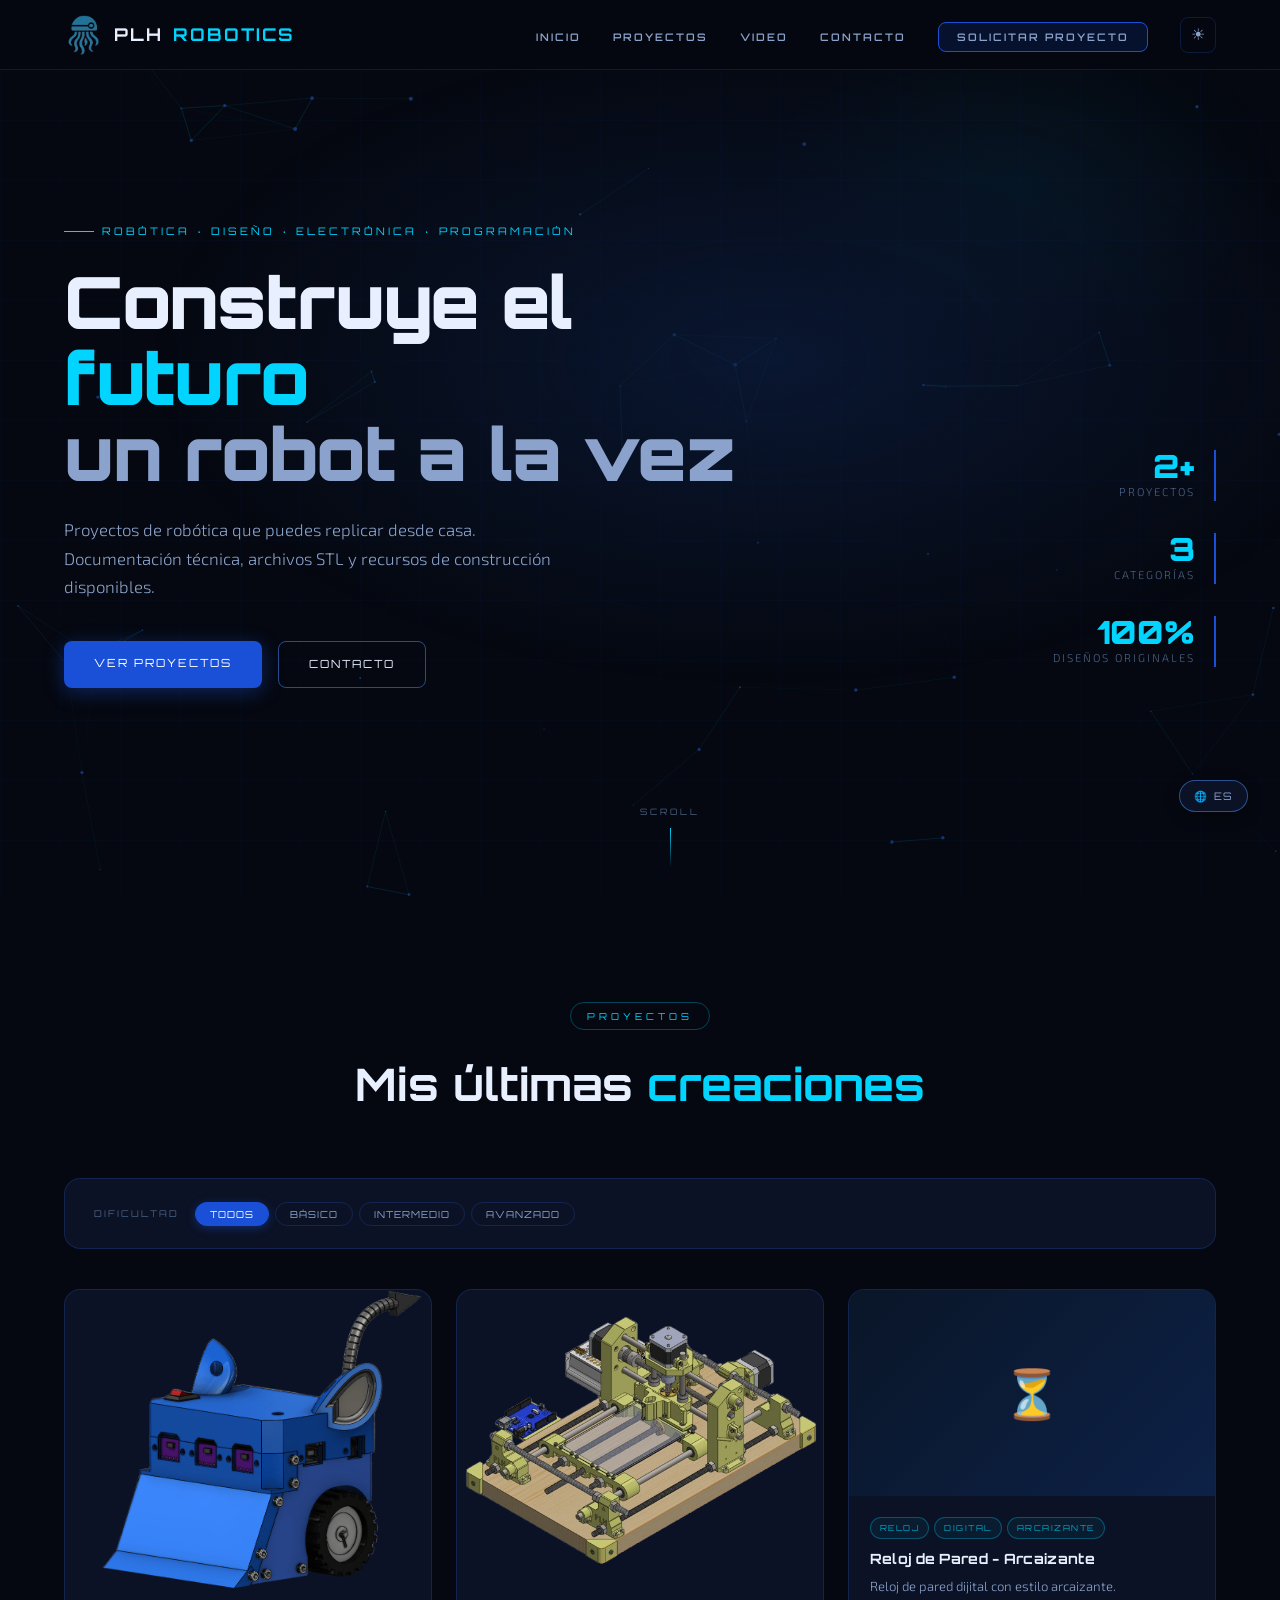
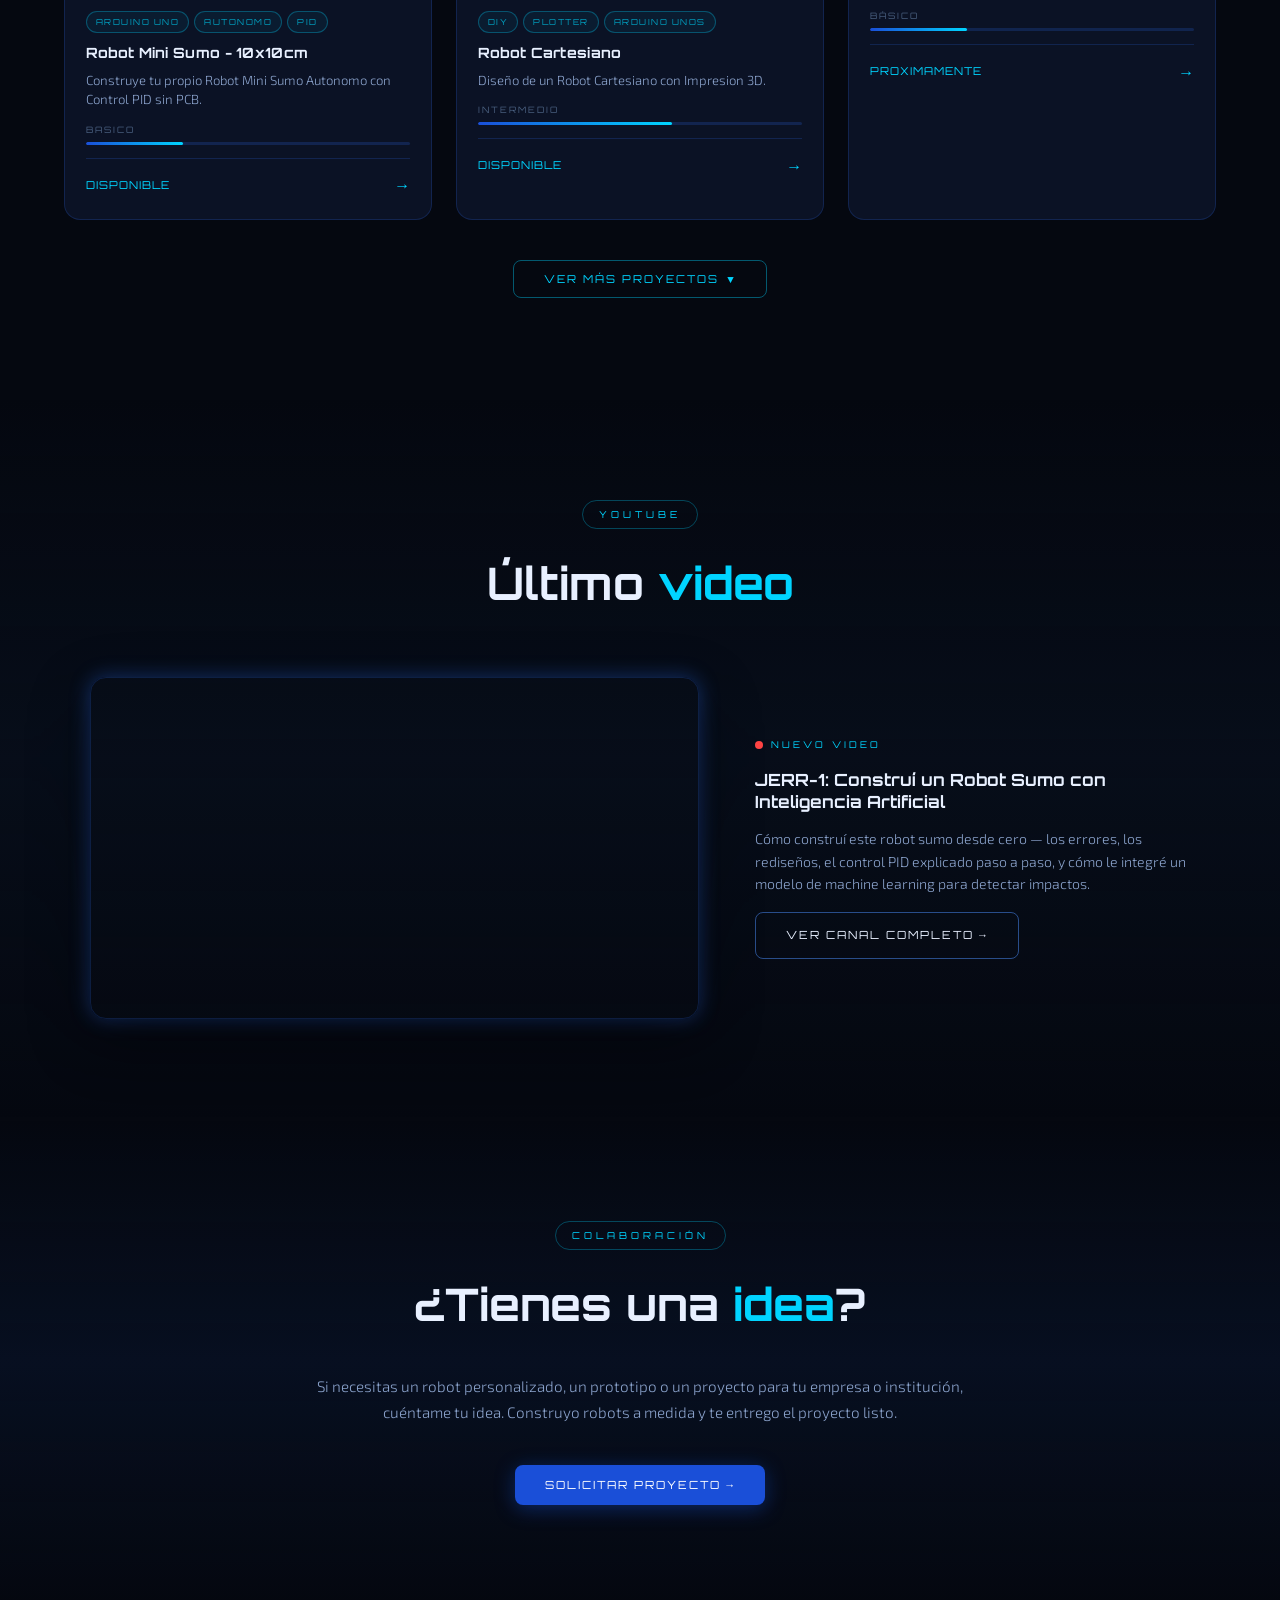
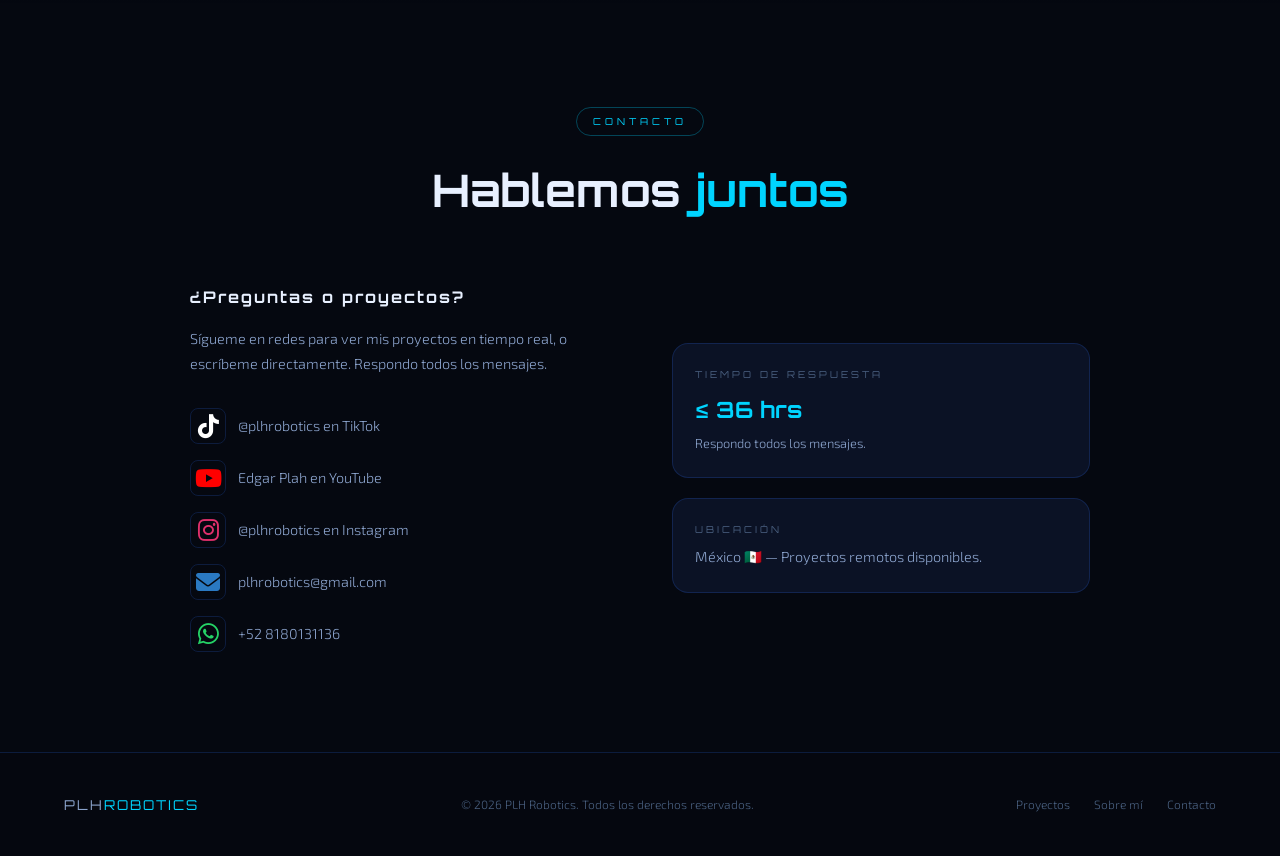
==== index.html @ a99e0812 "Primera version" ====
<!DOCTYPE html>
<html lang="es" data-theme="dark">

<head>
  <meta charset="UTF-8" />
  <meta name="viewport" content="width=device-width, initial-scale=1.0" />
  <meta name="description"
    content="PLH Robotics — Proyectos de robótica. Construye tus propios robots con nuestras guías, STL y listas de materiales." />
  <title>PLH Robotics — Robótica educativa</title>
  <link rel="stylesheet" href="css/style.css" />
  <link rel="stylesheet" href="https://cdnjs.cloudflare.com/ajax/libs/font-awesome/6.5.2/css/all.min.css">
</head>

<body>

  <!-- ══════ NAV ══════ -->
  <nav id="navbar">
    <a href="#inicio" class="nav-logo">
      <img src="images/logo.png" class="nav-logo-icon" alt="Logo">
      PLH<span>ROBOTICS</span>
    </a>
    <ul class="nav-links" id="nav-links">
      <li><a href="#inicio">Inicio</a></li>
      <li><a href="#projects">Proyectos</a></li>
      <li><a href="#ultimo-video">Video</a></li>
      <!-- <li><a href="#about">Sobre mí</a></li> -->
      <li><a href="#contact">Contacto</a></li>
      <li><a href="#solicitar" class="btn-nav">Solicitar proyecto</a></li>
      <div class="nav-right">
        <button class="theme-toggle" id="theme-toggle" aria-label="Cambiar tema">
          <span class="theme-icon">☀</span>
        </button>
      </div>
    </ul>
    <div class="hamburger" id="hamburger" aria-label="Menú" role="button">
      <span></span><span></span><span></span>
    </div>

  </nav>


  <!-- ══════ HERO ══════ -->
  <section class="hero" id="inicio">
    <canvas id="hero-canvas"></canvas>
    <div class="hero-bg"></div>

    <div class="hero-content">
      <div class="hero-tag">Robótica · Diseño · Electrónica · Programación</div>
      <h1>
        Construye el<br>
        <span class="accent">futuro</span><br>
        <span class="dim">un robot a la vez</span>
      </h1>
      <p>
        Proyectos de robótica que puedes replicar desde casa.
        Documentación técnica, archivos STL y recursos de construcción disponibles.
      </p>
      <div class="hero-btns">
        <a href="#projects" class="btn-primary">Ver proyectos</a>
        <a href="#contact" class="btn-secondary">Contacto</a>
      </div>
    </div>

    <div class="hero-stats">
      <div class="stat-item">
        <div class="stat-number" data-target="2" data-suffix="+">2</div>
        <div class="stat-label">Proyectos</div>
      </div>
      <div class="stat-item">
        <div class="stat-number" data-target="3" data-suffix="">3</div>
        <div class="stat-label">Categorías</div>
      </div>
      <div class="stat-item">
        <div class="stat-number" data-target="100" data-suffix="%">100%</div>
        <div class="stat-label">Diseños Originales</div>
      </div>
    </div>

    <div class="scroll-indicator">
      <span>Scroll</span>
      <div class="scroll-line"></div>
    </div>
  </section>


  <!-- ══════ PROJECTS ══════ -->
  <section id="projects">
    <div class="section-header reveal">
      <div class="section-tag">Proyectos</div>
      <h2 class="section-title">Mis últimas <span class="accent">creaciones</span></h2>
    </div>

    <!-- FILTROS -->
    <div class="filters-bar reveal">
      <!--
    <div class="filter-group">
      <span class="filter-label">Categoría</span>
      <div class="filter-chips" id="filter-cat">
        <button class="chip active" data-filter="cat" data-val="todos">Todos</button>
        <button class="chip" data-filter="cat" data-val="robot-sumo">Robot Sumo</button>
        <button class="chip" data-filter="cat" data-val="cnc">CNC</button>
        <button class="chip" data-filter="cat" data-val="brazo">Brazo Robótico</button>
        <button class="chip" data-filter="cat" data-val="seguidor">Seguidor de Línea</button>
        <button class="chip" data-filter="cat" data-val="exploracion">Exploración</button>
      </div>
    </div>
-->
      <div class="filter-group">
        <span class="filter-label">Dificultad</span>
        <div class="filter-chips" id="filter-diff">
          <button class="chip active" data-filter="diff" data-val="todos">Todos</button>
          <button class="chip" data-filter="diff" data-val="basico">Básico</button>
          <button class="chip" data-filter="diff" data-val="intermedio">Intermedio</button>
          <button class="chip" data-filter="diff" data-val="avanzado">Avanzado</button>
        </div>
      </div>
      <!--
    <div class="filter-group">
      <span class="filter-label">Costo (USD)</span>
      <div class="filter-chips" id="filter-cost">
        <button class="chip active" data-filter="cost" data-val="todos">Todos</button>
        <button class="chip" data-filter="cost" data-val="bajo">Menos de $50</button>
        <button class="chip" data-filter="cost" data-val="medio">$50–$150</button>
        <button class="chip" data-filter="cost" data-val="alto">Más de $150</button>
      </div>
    </div>
-->
    </div>

    <div class="no-results" id="no-results" style="display:none;">
      <div class="no-results-icon">🤖</div>
      <p>Oh vaya... ¿de verdad te crees capaz de construir proyectos avanzados?</p>
      <p>¿O solo estas aqui por curiosidad?</p>
      <p>Tranquil@, pronto subiré proyectos realmente complejos para descubrir si tienes el nivel para construirlos.</p>
      <button class="btn-toggle" id="reset-filters">Limpiar filtros</button>
    </div>

    <div class="projects-grid" id="projects-grid">

      <a href="projects/robot-mini-sumo--jerrm1.html" class="project-card" data-cat="robot-sumo" data-diff="basico"
        data-cost="medio">
        <div class="card-image"><img src="images/minisumo/miniSumo-isometrica.png" alt="Robot Mini Sumo"></div>
        <div class="card-body">
          <div class="card-tags">
            <span class="tag">Arduino Uno</span>
            <span class="tag">Autonomo</span>
            <span class="tag">PID</span>
            
          </div>
          <div class="card-title">Robot Mini Sumo - 10x10cm</div>
          <div class="card-desc">Construye tu propio Robot Mini Sumo Autonomo con Control PID sin PCB.
          </div>
          <div class="card-difficulty">
            <span class="diff-label">Basico</span>
            <div class="diff-bar">
              <div class="diff-fill" style="width:30%"></div>
            </div>
          </div>
          <div class="card-footer">
            <span class="card-cost">DISPONIBLE</span>
            <span class="card-arrow">→</span>
          </div>
        </div>
      </a>

      <a href="projects/robot-cartesiano-pik420.html" class="project-card" data-cat="cnc" data-diff="intermedio"
        data-cost="alto">
        <div class="card-image"><img src="images/pik420_v1/pik420-isometrica.png" alt="Robot Mini Sumo"></div>
        <div class="card-body">
          <div class="card-tags">
            <span class="tag">DIY</span>
            <span class="tag">Plotter</span>
            <span class="tag">Arduino Unos</span>
          </div>
          <div class="card-title">Robot Cartesiano</div>
          <div class="card-desc">Diseño de un Robot Cartesiano con Impresion 3D.</div>
          <div class="card-difficulty">
            <span class="diff-label">Intermedio</span>
            <div class="diff-bar">
              <div class="diff-fill" style="width:60%"></div>
            </div>
          </div>
          <div class="card-footer">
            <span class="card-cost">DISPONIBLE</span>
            <span class="card-arrow">→</span>
          </div>
        </div>
      </a>
      <!-- -->
      <!-- <a href="projects/reloj-arcaizante.html" class="project-card" data-cat="brazo" data-diff="basico" -->
      <a class="project-card" data-cat="brazo" data-diff="basico" data-cost="medio">
        <div class="card-image-placeholder">⏳</div>
        <div class="card-body">
          <div class="card-tags">
            <span class="tag">Reloj</span>
            <span class="tag">Digital</span>
            <span class="tag">Arcaizante</span>
          </div>
          <div class="card-title">Reloj de Pared - Arcaizante</div>
          <div class="card-desc">Reloj de pared dijital con estilo
            arcaizante.</div>
          <div class="card-difficulty">
            <span class="diff-label">Básico</span>
            <div class="diff-bar">
              <div class="diff-fill" style="width:30%"></div>
            </div>
          </div>
          <div class="card-footer">
            <span class="card-cost">PROXIMAMENTE</span>
            <span class="card-arrow">→</span>
          </div>
        </div>
      </a>

      <!-- <a href="projects/seguidor-linea.html" class="project-card" data-cat="seguidor" data-diff="basico" -->
      <a class="project-card" data-cat="seguidor" data-diff="intermedio" data-cost="bajo">
        <div class="card-image-placeholder">🛤️</div>
        <div class="card-body">
          <div class="card-tags">
            <span class="tag">Robot Hexapodo</span>
            <span class="tag">Bluetooth</span>
          </div>
          <div class="card-title">Mini Robot Hexapodo</div>
          <div class="card-desc">Robot hexapodo con 18 grados de libertad.
          </div>
          <div class="card-difficulty">
            <span class="diff-label">Intermedio</span>
            <div class="diff-bar">
              <div class="diff-fill" style="width:60%"></div>
            </div>
          </div>
          <div class="card-footer">
            <span class="card-cost">~PROXIMAMENTE</span>
            <span class="card-arrow">→</span>
          </div>
        </div>
      </a>

      <!-- <a href="projects/brazo-robotico.html" class="project-card" data-cat="exploracion" data-diff="intermedio" -->
      <a class="project-card" data-cat="exploracion" data-diff="intermedio" data-cost="medio">
        <div class="card-image-placeholder">🔬</div>
        <div class="card-body">
          <div class="card-tags">
            <span class="tag">Brazo</span>
            <span class="tag">Robotico</span>
          </div>
          <div class="card-title">Brazo Robotico - 4 DOF</div>
          <div class="card-desc">Brazo robotico con 4 grados de libertad.</div>
          <div class="card-difficulty">
            <span class="diff-label">Intermedio</span>
            <div class="diff-bar">
              <div class="diff-fill" style="width:65%"></div>
            </div>
          </div>
          <div class="card-footer">
            <span class="card-cost">PROXIMAMENTE</span>
            <span class="card-arrow">→</span>
          </div>
        </div>
      </a>

    </div>

    <div class="projects-toggle" id="projects-toggle">
      <button class="btn-toggle" id="toggle-projects">
        <span class="toggle-text">Ver más proyectos</span>
        <span class="toggle-icon">▼</span>
      </button>
    </div>
  </section>


  <!-- ══════ ÚLTIMO VIDEO ══════ -->
  <section id="ultimo-video">
    <div class="section-header reveal">
      <div class="section-tag">YouTube</div>
      <h2 class="section-title">Último <span class="accent">video</span></h2>
    </div>

    <div class="video-wrap reveal">
      <div class="video-container">
        <!--
        INSTRUCCIONES: Reemplaza VIDEO_ID con el ID de tu video de YouTube.
        El ID es la parte después de "?v=" en la URL.
        Ejemplo: https://youtube.com/watch?v=dQw4w9WgXcQ → VIDEO_ID = dQw4w9WgXcQ
      -->
        <iframe id="yt-embed" src="https://www.youtube.com/embed/dQw4w9WgXcQ" title="Último video de PLH Robotics"
          frameborder="0"
          allow="accelerometer; autoplay; clipboard-write; encrypted-media; gyroscope; picture-in-picture"
          allowfullscreen>
        </iframe>
      </div>
      <div class="video-info">
        <div class="video-tag">Nuevo video</div>
        <h3 class="video-title">JERR-1: Construí un Robot Sumo con Inteligencia Artificial</h3>
        <p class="video-desc">
          Cómo construí este robot sumo desde cero — los errores, los rediseños, el control PID
          explicado paso a paso, y cómo le integré un modelo de machine learning para detectar impactos.
        </p>
        <a href="https://youtube.com/@edgarplah1487?si=tU-ucgbrg3Q2rc78" target="_blank" rel="noopener"
          class="btn-secondary" style="display:inline-block;margin-top:1rem;">
          Ver canal completo →
        </a>
      </div>
    </div>
  </section>


  <!-- ══════ ABOUT ══════ 
  <section id="about">
    <div class="about-grid">

      <div class="about-image-wrap reveal">
        <div class="about-image-placeholder">👤</div>
        <div class="about-badge">
          <div class="badge-number">+3</div>
          <div class="badge-label">Años construyendo</div>
        </div>
      </div>
      
      <div class="about-content reveal">
        <div class="section-header">
          <div class="section-tag">Sobre mí</div>
          <h2 class="section-title">Hola, soy <span class="accent">Edgar</span></h2>
        </div>
        <p>Soy el creador de PLH Robotics. Diseño y construyo robots que combinan mecánica, electrónica e inteligencia
          artificial — y documento cada proceso para que tú también puedas replicarlos.</p>
        <p>Comencé en robótica por curiosidad, aprendiendo solo. Hoy cada proyecto que publico es también una guía:
          comparto los errores, las decisiones técnicas y el razonamiento detrás de cada componente.</p>
        <p>Actualmente estudio TinyML — machine learning corriendo directamente en microcontroladores.</p>
        <div class="skills-list">
          <span class="skill-chip">ESP32</span>
          <span class="skill-chip">Arduino</span>
          <span class="skill-chip">TinyML</span>
          <span class="skill-chip">Control PID</span>
          <span class="skill-chip">Diseño 3D</span>
          <span class="skill-chip">KiCad PCB</span>
          <span class="skill-chip">Edge Impulse</span>
          <span class="skill-chip">C/C++</span>
          <span class="skill-chip">Python</span>
        </div>
        <a href="#contact" class="btn-primary" style="display:inline-block;">Contáctame</a>
      </div>
    </div>
  </section>
-->

  <!-- ══════ SOLICITAR ══════ -->
  <section id="solicitar">
    <div class="solicitar-wrap reveal">
      <div class="section-header">
        <div class="section-tag">Colaboración</div>
        <h2 class="section-title">¿Tienes una <span class="accent">idea</span>?</h2>
      </div>
      <p>Si necesitas un robot personalizado, un prototipo o un proyecto para tu empresa o institución, cuéntame tu
        idea. Construyo robots a medida y te entrego el proyecto listo.</p>
      <button class="btn-primary" id="open-modal">Solicitar proyecto →</button>
    </div>
  </section>

  <!-- Modal solicitud -->
  <div class="modal-overlay" id="modal-overlay">
    <div class="modal">
      <button class="modal-close" id="close-modal">✕</button>
      <h3>Solicitar un proyecto</h3>
      <p class="subtitle">Cuéntame tu idea y te contactaré lo antes posible.</p>
      <form id="project-form" action="https://formspree.io/f/mdaoqnvk" method="POST">
        <input type="hidden" name="_subject" value="🤖 Nueva solicitud de proyecto — PLH Robotics" />
        <div class="form-group">
          <label for="nombre">Nombre</label>
          <input type="text" id="nombre" name="nombre" placeholder="Tu nombre completo" required />
        </div>
        <div class="form-group">
          <label for="email">Correo electrónico</label>
          <input type="email" id="email" name="email" placeholder="tu@correo.com" required />
        </div>
        <div class="form-group">
          <label for="tipo">Tipo de proyecto</label>
          <select id="tipo" name="tipo" required>
            <option value="" disabled selected>Selecciona una categoría</option>
            <option value="sumo">Robot sumo</option>
            <option value="seguidor">Seguidor de línea</option>
            <option value="brazo">Brazo robótico</option>
            <option value="automatizacion">Automatización</option>
            <option value="otro">Otro / No sé aún</option>
          </select>
        </div>
        <div class="form-group">
          <label for="presupuesto">Presupuesto aproximado (USD)</label>
          <select id="presupuesto" name="presupuesto">
            <option value="" disabled selected>Selecciona un rango</option>
            <option value="50-150">$50 – $150</option>
            <option value="150-400">$150 – $400</option>
            <option value="400-1000">$400 – $1,000</option>
            <option value="1000+">$1,000+</option>
            <option value="nd">No lo tengo definido</option>
          </select>
        </div>
        <div class="form-group">
          <label for="descripcion">Describe tu idea</label>
          <textarea id="descripcion" name="descripcion"
            placeholder="¿Qué quieres que haga el robot? ¿Para qué lo necesitas?" required></textarea>
        </div>
        <button type="submit" class="btn-primary" style="width:100%;justify-content:center;">Enviar solicitud →</button>
      </form>
      <div class="form-success" id="form-success">
        <div class="checkmark">✅</div>
        <h4>¡Solicitud enviada!</h4>
        <p style="color:var(--text-secondary);font-size:0.85rem;">Gracias por tu interés. Te contactaré en las próximas
          48 horas.</p>
      </div>
    </div>
  </div>


  <!-- ══════ CONTACT ══════ -->
  <section id="contact">
    <div class="section-header reveal">
      <div class="section-tag">Contacto</div>
      <h2 class="section-title">Hablemos <span class="accent">juntos</span></h2>
    </div>

    <div class="contact-grid">
      <div class="contact-info reveal">
        <h3>¿Preguntas o proyectos?</h3>
        <p>Sígueme en redes para ver mis proyectos en tiempo real, o escríbeme directamente. Respondo todos los
          mensajes.</p>
        <div class="contact-links">
          <a href="https://tiktok.com/@plhrobotics" target="_blank" rel="noopener" class="contact-link">
            <div class="contact-icon"><i class="fa-brands fa-tiktok"></i></div>
            <span>@plhrobotics en TikTok</span>
          </a>

          <a href="https://youtube.com/@edgarplah1487?si=tU-ucgbrg3Q2rc78" target="_blank" rel="noopener"
            class="contact-link">
            <div class="contact-icon"><i class="fa-brands fa-youtube"></i></div>
            <span>Edgar Plah en YouTube</span>
          </a>

          <a href="https://instagram.com/plhrobotics" target="_blank" rel="noopener" class="contact-link">
            <div class="contact-icon"><i class="fa-brands fa-instagram"></i></div>
            <span>@plhrobotics en Instagram</span>
          </a>

          <a href="mailto:plhrobotics@gmail.com" class="contact-link">
            <div class="contact-icon"><i class="fa-solid fa-envelope"></i></div>
            <span>plhrobotics@gmail.com</span>
          </a>
          <a href="https://wa.me/528180131136?text=Hola%20PLH%20Robotics,%20me%20interesa%20un%20proyecto"
            target="_blank" rel="noopener" class="contact-link">
            <div class="contact-icon">
              <i class="fa-brands fa-whatsapp"></i>
            </div>
            <span>+52 8180131136</span>
          </a>
        </div>
      </div>
      <div class="reveal" style="display:flex;flex-direction:column;justify-content:center;gap:1.2rem;">
        <div class="info-card">
          <p class="info-card-label">Tiempo de respuesta</p>
          <p class="info-card-value">≤ 36 hrs</p>
          <p class="info-card-sub">Respondo todos los mensajes.</p>
        </div>
        <div class="info-card">
          <p class="info-card-label">Ubicación</p>
          <p style="font-size:0.9rem;color:var(--text-secondary);">México 🇲🇽 — Proyectos remotos disponibles.</p>
        </div>
      </div>
    </div>
  </section>


  <!-- ══════ FOOTER ══════ -->
  <footer>
    <div class="footer-logo">PLH<span>ROBOTICS</span></div>
    <div class="footer-copy">© 2026 PLH Robotics. Todos los derechos reservados.</div>
    <div class="footer-links">
      <a href="#projects">Proyectos</a>
      <a href="#about">Sobre mí</a>
      <a href="#contact">Contacto</a>
    </div>
  </footer>

  <!-- Botón flotante TikTok 
  <a href="https://tiktok.com/@plhrobotics" target="_blank" rel="noopener" class="fab-tiktok" aria-label="TikTok">
    📱
  </a>-->

  <!-- ══════ GOOGLE TRANSLATE ══════ -->
  <div id="google_translate_element" style="display:none;"></div>

  <div class="lang-widget" id="lang-widget">
    <button class="lang-btn" id="lang-btn" aria-label="Cambiar idioma">
      🌐 <span id="lang-current">ES</span>
    </button>
    <div class="lang-dropdown" id="lang-dropdown">
      <div class="lang-dropdown-title">Seleccionar idioma</div>
      <button class="lang-option active" data-lang="es">🇲🇽 Español</button>
      <button class="lang-option" data-lang="en">🇺🇸 English</button>
      <button class="lang-option" data-lang="pt">🇧🇷 Português</button>
      <button class="lang-option" data-lang="fr">🇫🇷 Français</button>
      <button class="lang-option" data-lang="de">🇩🇪 Deutsch</button>
      <button class="lang-option" data-lang="ja">🇯🇵 日本語</button>
    </div>
  </div>

  <script type="text/javascript">
    function googleTranslateElementInit() {
      new google.translate.TranslateElement({
        pageLanguage: 'es',
        includedLanguages: 'en,pt,fr,de,ja,zh-CN,ko,ar,it',
        layout: google.translate.TranslateElement.InlineLayout.SIMPLE,
        autoDisplay: false
      }, 'google_translate_element');
    }
  </script>
  <script src="//translate.google.com/translate_a/element.js?cb=googleTranslateElementInit"></script>

  <script src="js/main.js"></script>
</body>

</html>
---- css/style.css ----
@import url('https://fonts.googleapis.com/css2?family=Orbitron:wght@400;600;700;900&family=Exo+2:ital,wght@0,300;0,400;0,600;1,300&display=swap');

/* ══════════════════════════════════════
   VARIABLES — DARK & LIGHT
══════════════════════════════════════ */
:root {
  --bg-black:      #050810;
  --bg-dark:       #080d1a;
  --bg-card:       #0b1225;
  --bg-card-hover: #0f1a35;
  --blue-deep:     #0a1628;
  --blue-mid:      #0d2147;
  --blue-accent:   #1a4fd8;
  --blue-bright:   #2d6ff5;
  --cyan:          #00d4ff;
  --cyan-dim:      #00a3c4;
  --text-primary:  #e8f0ff;
  --text-secondary:#8ba3cc;
  --text-dim:      #4a6080;
  --border:        rgba(45,111,245,0.2);
  --border-bright: rgba(77,143,255,0.5);
  --glow-blue:     0 0 20px rgba(45,111,245,0.4);
  --glow-cyan:     0 0 20px rgba(0,212,255,0.3);
  --font-display:  'Orbitron', monospace;
  --font-body:     'Exo 2', sans-serif;
  --radius:        8px;
  --radius-lg:     16px;
  --transition:    0.3s cubic-bezier(0.4,0,0.2,1);
  --diff-color:    #2d6ff5;
}

[data-theme="light"] {
  --bg-black:      #f0f4ff;
  --bg-dark:       #e4ecff;
  --bg-card:       #ffffff;
  --bg-card-hover: #eef3ff;
  --blue-deep:     #dce8ff;
  --blue-mid:      #c8d9ff;
  --blue-accent:   #1a4fd8;
  --blue-bright:   #2d6ff5;
  --cyan:          #0099cc;
  --cyan-dim:      #007aa3;
  --text-primary:  #0a1628;
  --text-secondary:#2d4a7a;
  --text-dim:      #6b88b0;
  --border:        rgba(45,111,245,0.15);
  --border-bright: rgba(45,111,245,0.4);
}

*, *::before, *::after { box-sizing: border-box; margin: 0; padding: 0; }
html { scroll-behavior: smooth; }

body {
  background-color: var(--bg-black);
  color: var(--text-primary);
  font-family: var(--font-body);
  font-weight: 300;
  line-height: 1.7;
  overflow-x: hidden;
  transition: background-color 0.4s, color 0.4s;
}

body::before {
  content: '';
  position: fixed;
  inset: 0;
  background-image:
    linear-gradient(rgba(26,79,216,0.04) 1px, transparent 1px),
    linear-gradient(90deg, rgba(26,79,216,0.04) 1px, transparent 1px);
  background-size: 60px 60px;
  pointer-events: none;
  z-index: 0;
}

/* ══════════════════════════════════════
   NAV
══════════════════════════════════════ */
nav {
  position: fixed;
  top: 0; left: 0; right: 0;
  z-index: 1000;
  display: flex;
  align-items: center;
  justify-content: space-between;
  padding: 0 5%;
  height: 70px;
  background: rgba(5,8,16,0.85);
  backdrop-filter: blur(20px);
  border-bottom: 1px solid var(--border);
  transition: background 0.3s;
}

[data-theme="light"] nav { background: rgba(240,244,255,0.9); }

nav.scrolled { box-shadow: 0 4px 30px rgba(0,0,0,0.3); }

.nav-logo {
  font-family: var(--font-display);
  font-size: 1.1rem;
  font-weight: 700;
  color: var(--text-primary);
  text-decoration: none;
  letter-spacing: 2px;
  display: flex;
  align-items: center;
  gap: 10px;
}
.nav-logo span { color: var(--cyan); }

.nav-logo-icon {
  width: 40px; height: 40px;
  /*border: 2px solid var(--blue-accent);
  border-radius: 6px;*/
  display: flex; align-items: center; justify-content: center;
  font-size: 0.85rem;
  color: var(--cyan);
}

.nav-links {
  display: flex;
  list-style: none;
  gap: 2rem;
  align-items: center;
}

.nav-links a {
  font-family: var(--font-display);
  font-size: 0.65rem;
  font-weight: 600;
  letter-spacing: 2px;
  color: var(--text-secondary);
  text-decoration: none;
  text-transform: uppercase;
  position: relative;
  transition: color var(--transition);
}
.nav-links a::after {
  content: '';
  position: absolute;
  bottom: -4px; left: 0;
  width: 0; height: 1px;
  background: var(--cyan);
  transition: width var(--transition);
}
.nav-links a:hover { color: var(--cyan); }
.nav-links a:hover::after { width: 100%; }

.btn-nav {
  font-family: var(--font-display);
  font-size: 0.62rem;
  letter-spacing: 2px;
  padding: 7px 18px;
  border: 1px solid var(--blue-accent);
  background: rgba(26,79,216,0.15);
  color: var(--text-primary);
  border-radius: var(--radius);
  text-decoration: none;
  transition: var(--transition);
}
.btn-nav:hover { background: var(--blue-accent); color: #fff; }

.nav-right { display: flex; align-items: center; gap: 12px; }

/* Theme toggle */
.theme-toggle {
  width: 36px; height: 36px;
  border: 1px solid var(--border);
  background: transparent;
  border-radius: var(--radius);
  cursor: pointer;
  color: var(--text-secondary);
  font-size: 1rem;
  display: flex; align-items: center; justify-content: center;
  transition: var(--transition);
}
.theme-toggle:hover { border-color: var(--cyan); color: var(--cyan); }

/* Hamburger */
.hamburger {
  display: none;
  flex-direction: column;
  gap: 5px;
  cursor: pointer;
  padding: 5px;
}
.hamburger span {
  display: block;
  width: 24px; height: 2px;
  background: var(--text-primary);
  border-radius: 2px;
  transition: var(--transition);
}
.hamburger.open span:nth-child(1) { transform: rotate(45deg) translate(5px,5px); }
.hamburger.open span:nth-child(2) { opacity: 0; }
.hamburger.open span:nth-child(3) { transform: rotate(-45deg) translate(5px,-5px); }

/* ══════════════════════════════════════
   HERO
══════════════════════════════════════ */
.hero {
  position: relative;
  min-height: 100vh;
  display: flex;
  align-items: center;
  padding: 0 5%;
  overflow: hidden;
  z-index: 1;
}

#hero-canvas {
  position: absolute;
  inset: 0;
  width: 100%; height: 100%;
  z-index: 0;
  opacity: 0.6;
}

.hero-bg {
  position: absolute;
  inset: 0;
  background:
    radial-gradient(ellipse 80% 60% at 60% 40%, rgba(13,33,71,0.6) 0%, transparent 60%),
    radial-gradient(ellipse 40% 40% at 80% 20%, rgba(0,212,255,0.05) 0%, transparent 50%);
  z-index: 0;
}

.hero-content {
  position: relative;
  z-index: 1;
  max-width: 700px;
}

.hero-tag {
  display: inline-flex;
  align-items: center;
  gap: 8px;
  font-family: var(--font-display);
  font-size: 0.65rem;
  letter-spacing: 3px;
  color: var(--cyan);
  text-transform: uppercase;
  margin-bottom: 1.5rem;
  opacity: 0;
  animation: fadeUp 0.8s 0.2s forwards;
}
.hero-tag::before { content: ''; width: 30px; height: 1px; background: var(--cyan); }

.hero h1 {
  font-family: var(--font-display);
  font-size: clamp(2.2rem,6vw,4.5rem);
  font-weight: 900;
  line-height: 1.05;
  letter-spacing: -1px;
  margin-bottom: 1.5rem;
  opacity: 0;
  animation: fadeUp 0.8s 0.4s forwards;
}
.hero h1 .accent { color: var(--cyan); }
.hero h1 .dim    { color: var(--text-secondary); }

.hero p {
  font-size: 1.05rem;
  color: var(--text-secondary);
  max-width: 520px;
  margin-bottom: 2.5rem;
  opacity: 0;
  animation: fadeUp 0.8s 0.6s forwards;
}

.hero-btns {
  display: flex;
  gap: 1rem;
  flex-wrap: wrap;
  opacity: 0;
  animation: fadeUp 0.8s 0.8s forwards;
}

.btn-primary {
  font-family: var(--font-display);
  font-size: 0.7rem;
  letter-spacing: 2px;
  padding: 13px 30px;
  background: var(--blue-accent);
  color: #fff;
  border: none;
  border-radius: var(--radius);
  cursor: pointer;
  text-decoration: none;
  text-transform: uppercase;
  transition: var(--transition);
  box-shadow: 0 4px 20px rgba(26,79,216,0.4);
  display: inline-block;
}
.btn-primary:hover {
  background: var(--blue-bright);
  transform: translateY(-2px);
  box-shadow: 0 8px 30px rgba(26,79,216,0.6);
}

.btn-secondary {
  font-family: var(--font-display);
  font-size: 0.7rem;
  letter-spacing: 2px;
  padding: 13px 30px;
  background: transparent;
  color: var(--text-primary);
  border: 1px solid var(--border-bright);
  border-radius: var(--radius);
  cursor: pointer;
  text-decoration: none;
  text-transform: uppercase;
  transition: var(--transition);
  display: inline-block;
}
.btn-secondary:hover {
  background: rgba(77,143,255,0.1);
  border-color: var(--cyan);
  color: var(--cyan);
  transform: translateY(-2px);
}

.hero-stats {
  position: absolute;
  right: 5%; top: 50%;
  transform: translateY(-50%);
  display: flex;
  flex-direction: column;
  gap: 2rem;
  opacity: 0;
  animation: fadeLeft 0.8s 1s forwards;
  z-index: 1;
}
.stat-item { text-align: right; border-right: 2px solid var(--blue-accent); padding-right: 1.2rem; }
.stat-number { font-family: var(--font-display); font-size: 2rem; font-weight: 900; color: var(--cyan); line-height: 1; }
.stat-label  { font-size: 0.7rem; letter-spacing: 2px; color: var(--text-dim); text-transform: uppercase; }

.scroll-indicator {
  position: absolute;
  bottom: 2rem; left: 50%;
  transform: translateX(-50%);
  display: flex; flex-direction: column; align-items: center; gap: 8px;
  opacity: 0;
  animation: fadeUp 0.8s 1.2s forwards;
  z-index: 1;
}
.scroll-indicator span { font-family: var(--font-display); font-size: 0.55rem; letter-spacing: 3px; color: var(--text-dim); text-transform: uppercase; }
.scroll-line { width: 1px; height: 40px; background: linear-gradient(to bottom, var(--cyan), transparent); animation: scrollPulse 2s ease-in-out infinite; }

/* ══════════════════════════════════════
   SECTIONS
══════════════════════════════════════ */
section { position: relative; z-index: 1; padding: 100px 5%; }

.section-header { text-align: center; margin-bottom: 3.5rem; }
.section-tag {
  display: inline-block;
  font-family: var(--font-display);
  font-size: 0.6rem;
  letter-spacing: 4px;
  color: var(--cyan);
  text-transform: uppercase;
  margin-bottom: 1rem;
  padding: 5px 16px;
  border: 1px solid rgba(0,212,255,0.3);
  border-radius: 20px;
}
.section-title { font-family: var(--font-display); font-size: clamp(1.8rem,4vw,2.8rem); font-weight: 700; }
.section-title .accent { color: var(--cyan); }

/* ══════════════════════════════════════
   FILTERS
══════════════════════════════════════ */
.filters-bar {
  background: var(--bg-card);
  border: 1px solid var(--border);
  border-radius: var(--radius-lg);
  padding: 1.4rem 1.8rem;
  margin-bottom: 2.5rem;
  display: flex;
  flex-direction: column;
  gap: 1.2rem;
}

.filter-group { display: flex; align-items: center; gap: 1rem; flex-wrap: wrap; }

.filter-label {
  font-family: var(--font-display);
  font-size: 0.58rem;
  letter-spacing: 2px;
  text-transform: uppercase;
  color: var(--text-dim);
  min-width: 80px;
  flex-shrink: 0;
}

.filter-chips { display: flex; flex-wrap: wrap; gap: 6px; }

.chip {
  font-family: var(--font-display);
  font-size: 0.6rem;
  letter-spacing: 1px;
  padding: 5px 14px;
  border: 1px solid var(--border);
  border-radius: 20px;
  background: transparent;
  color: var(--text-secondary);
  cursor: pointer;
  transition: var(--transition);
  text-transform: uppercase;
}
.chip:hover { border-color: var(--blue-accent); color: var(--cyan); }
.chip.active {
  background: var(--blue-accent);
  border-color: var(--blue-accent);
  color: #fff;
  box-shadow: 0 2px 10px rgba(26,79,216,0.4);
}

/* No results */
.no-results {
  text-align: center;
  padding: 3rem;
  color: var(--text-secondary);
}
.no-results-icon { font-size: 3rem; margin-bottom: 1rem; }
.no-results p { margin-bottom: 1.5rem; }

/* ══════════════════════════════════════
   PROJECTS GRID
══════════════════════════════════════ */
.projects-grid {
  display: grid;
  grid-template-columns: repeat(3,1fr);
  gap: 1.5rem;
  margin-bottom: 2.5rem;
}

.project-card {
  background: var(--bg-card);
  border: 1px solid var(--border);
  border-radius: var(--radius-lg);
  overflow: hidden;
  text-decoration: none;
  color: inherit;
  display: block;
  transition: var(--transition);
  position: relative;
  opacity: 0;
  transform: translateY(20px);
}
.project-card.visible { opacity: 1; transform: translateY(0); transition: opacity 0.5s, transform 0.5s; }
.project-card.filtered-out { display: none; }

.project-card::before {
  content: '';
  position: absolute;
  inset: 0;
  background: linear-gradient(135deg,rgba(26,79,216,0.08),transparent 60%);
  opacity: 0;
  transition: opacity var(--transition);
  border-radius: var(--radius-lg);
}
.project-card:hover {
  border-color: var(--border-bright);
  transform: translateY(-6px);
  box-shadow: 0 20px 50px rgba(0,0,0,0.4), var(--glow-blue);
  background: var(--bg-card-hover);
}
.project-card:hover::before { opacity: 1; }

.card-image-placeholder {
  width: 100%;
  aspect-ratio: 16/9;
  background: linear-gradient(135deg,var(--blue-deep),var(--blue-mid));
  display: flex; align-items: center; justify-content: center;
  font-size: 3rem;
  color: var(--blue-accent);
}
.card-image { width: 100%; aspect-ratio: 16/9; object-fit: cover; display: block; }

.card-body { padding: 1.3rem; position: relative; z-index: 2; }

.card-tags { display: flex; flex-wrap: wrap; gap: 5px; margin-bottom: 0.7rem; }
.tag {
  font-family: var(--font-display);
  font-size: 0.52rem;
  letter-spacing: 1.5px;
  padding: 3px 9px;
  border-radius: 20px;
  border: 1px solid rgba(0,212,255,0.3);
  color: var(--cyan-dim);
  background: rgba(0,212,255,0.05);
  text-transform: uppercase;
}

.card-title { font-family: var(--font-display); font-size: 0.88rem; font-weight: 700; letter-spacing: 0.3px; color: var(--text-primary); margin-bottom: 0.5rem; line-height: 1.3; }

.card-desc { font-size: 0.82rem; color: var(--text-secondary); line-height: 1.5; display: -webkit-box; -webkit-line-clamp: 2; -webkit-box-orient: vertical; overflow: hidden; margin-bottom: 0.8rem; }

/* Difficulty bar */
.card-difficulty { margin-bottom: 0.8rem; }
.diff-label { font-family: var(--font-display); font-size: 0.55rem; letter-spacing: 2px; color: var(--text-dim); text-transform: uppercase; display: block; margin-bottom: 4px; }
.diff-bar { height: 3px; background: var(--border); border-radius: 2px; overflow: hidden; }
.diff-fill { height: 100%; background: linear-gradient(90deg,var(--blue-accent),var(--cyan)); border-radius: 2px; transition: width 0.8s ease; }

.card-footer { display: flex; align-items: center; justify-content: space-between; padding-top: 0.8rem; border-top: 1px solid var(--border); }
.card-cost { font-family: var(--font-display); font-size: 0.68rem; color: var(--cyan); letter-spacing: 1px; }
.card-arrow { color: var(--cyan); font-size: 1rem; transition: transform var(--transition); }
.project-card:hover .card-arrow { transform: translateX(4px); }

/* Hidden / toggle */
.project-card.extra-hidden { display: none; }

.projects-toggle { text-align: center; margin-top: 1rem; }
.btn-toggle {
  font-family: var(--font-display);
  font-size: 0.68rem;
  letter-spacing: 2px;
  padding: 11px 30px;
  background: transparent;
  color: var(--cyan);
  border: 1px solid rgba(0,212,255,0.4);
  border-radius: var(--radius);
  cursor: pointer;
  text-transform: uppercase;
  transition: var(--transition);
  display: inline-flex;
  align-items: center;
  gap: 8px;
}
.btn-toggle:hover { background: rgba(0,212,255,0.08); border-color: var(--cyan); box-shadow: var(--glow-cyan); }

/* ══════════════════════════════════════
   ÚLTIMO VIDEO
══════════════════════════════════════ */
#ultimo-video { background: linear-gradient(180deg,transparent,rgba(10,22,40,0.4),transparent); }

.video-wrap {
  display: grid;
  grid-template-columns: 1.4fr 1fr;
  gap: 3.5rem;
  align-items: center;
  max-width: 1100px;
  margin: 0 auto;
}

.video-container {
  position: relative;
  width: 100%;
  aspect-ratio: 16/9;
  border-radius: var(--radius-lg);
  overflow: hidden;
  border: 1px solid var(--border);
  box-shadow: 0 20px 60px rgba(0,0,0,0.4), var(--glow-blue);
}
.video-container iframe { position: absolute; inset: 0; width: 100%; height: 100%; }

.video-tag {
  font-family: var(--font-display);
  font-size: 0.58rem;
  letter-spacing: 3px;
  color: var(--cyan);
  text-transform: uppercase;
  margin-bottom: 1rem;
  display: flex;
  align-items: center;
  gap: 8px;
}
.video-tag::before { content: ''; display: inline-block; width: 8px; height: 8px; border-radius: 50%; background: #ff4444; animation: blink 1.5s ease-in-out infinite; }

.video-title { font-family: var(--font-display); font-size: 1.05rem; font-weight: 700; line-height: 1.3; margin-bottom: 1rem; color: var(--text-primary); }
.video-desc { font-size: 0.88rem; color: var(--text-secondary); line-height: 1.6; }

/* ══════════════════════════════════════
   ABOUT
══════════════════════════════════════ */
#about { background: linear-gradient(180deg,transparent,rgba(10,22,40,0.5),transparent); }

.about-grid { display: grid; grid-template-columns: 1fr 1.4fr; gap: 5rem; align-items: center; }

.about-image-wrap { position: relative; }
.about-image-placeholder {
  width: 100%; aspect-ratio: 3/4;
  border-radius: var(--radius-lg);
  border: 1px solid var(--border);
  background: linear-gradient(135deg,var(--blue-deep),var(--blue-mid));
  display: flex; align-items: center; justify-content: center;
  font-size: 5rem; color: var(--blue-accent);
}
.about-image { width: 100%; aspect-ratio: 3/4; object-fit: cover; border-radius: var(--radius-lg); border: 1px solid var(--border); display: block; }

.about-image-wrap::before {
  content: '';
  position: absolute;
  top: -12px; left: -12px;
  width: 60%; height: 60%;
  border-top: 2px solid var(--cyan);
  border-left: 2px solid var(--cyan);
  border-radius: 6px 0 0 0;
  opacity: 0.5;
}
.about-image-wrap::after {
  content: '';
  position: absolute;
  bottom: -12px; right: -12px;
  width: 60%; height: 60%;
  border-bottom: 2px solid var(--blue-accent);
  border-right: 2px solid var(--blue-accent);
  border-radius: 0 0 6px 0;
  opacity: 0.5;
}

.about-badge {
  position: absolute;
  bottom: 1.5rem; right: -1.5rem;
  background: var(--bg-card);
  border: 1px solid var(--border-bright);
  border-radius: var(--radius);
  padding: 1rem 1.2rem;
  box-shadow: var(--glow-blue);
}
.badge-number { font-family: var(--font-display); font-size: 1.8rem; font-weight: 900; color: var(--cyan); line-height: 1; }
.badge-label  { font-size: 0.65rem; letter-spacing: 2px; color: var(--text-dim); text-transform: uppercase; }

.about-content .section-header { text-align: left; margin-bottom: 1.5rem; }
.about-content p { color: var(--text-secondary); margin-bottom: 1.2rem; font-size: 0.95rem; }

.skills-list { display: flex; flex-wrap: wrap; gap: 8px; margin: 1.5rem 0 2rem; }
.skill-chip {
  font-family: var(--font-display);
  font-size: 0.58rem;
  letter-spacing: 1.5px;
  padding: 5px 12px;
  background: rgba(26,79,216,0.12);
  border: 1px solid var(--border);
  border-radius: 4px;
  color: var(--text-secondary);
  text-transform: uppercase;
  transition: var(--transition);
}
.skill-chip:hover { border-color: var(--cyan); color: var(--cyan); background: rgba(0,212,255,0.06); }

/* ══════════════════════════════════════
   SOLICITAR / MODAL
══════════════════════════════════════ */
#solicitar { background: linear-gradient(180deg,transparent,rgba(13,33,71,0.3),transparent); }
.solicitar-wrap { max-width: 700px; margin: 0 auto; text-align: center; }
.solicitar-wrap .section-header { margin-bottom: 2rem; }
.solicitar-wrap p { color: var(--text-secondary); margin-bottom: 2.5rem; font-size: 0.95rem; }

.modal-overlay {
  position: fixed;
  inset: 0;
  background: rgba(0,0,0,0.85);
  backdrop-filter: blur(8px);
  z-index: 2000;
  display: flex; align-items: center; justify-content: center;
  padding: 1rem;
  opacity: 0; pointer-events: none;
  transition: opacity var(--transition);
}
.modal-overlay.open { opacity: 1; pointer-events: all; }

.modal {
  background: var(--bg-card);
  border: 1px solid var(--border-bright);
  border-radius: var(--radius-lg);
  padding: 2.5rem;
  width: 100%; max-width: 580px;
  max-height: 90vh; overflow-y: auto;
  position: relative;
  transform: translateY(20px);
  transition: transform var(--transition);
  box-shadow: 0 30px 80px rgba(0,0,0,0.7), var(--glow-blue);
}
.modal-overlay.open .modal { transform: translateY(0); }

.modal-close { position: absolute; top: 1.2rem; right: 1.2rem; background: none; border: none; color: var(--text-dim); font-size: 1.4rem; cursor: pointer; transition: color var(--transition); line-height: 1; }
.modal-close:hover { color: var(--cyan); }

.modal h3 { font-family: var(--font-display); font-size: 1rem; letter-spacing: 2px; color: var(--text-primary); margin-bottom: 0.5rem; }
.modal p.subtitle { font-size: 0.85rem; color: var(--text-secondary); margin-bottom: 2rem; }

.form-group { margin-bottom: 1.3rem; text-align: left; }
.form-group label { display: block; font-family: var(--font-display); font-size: 0.6rem; letter-spacing: 2px; color: var(--text-secondary); text-transform: uppercase; margin-bottom: 6px; }
.form-group input,
.form-group select,
.form-group textarea {
  width: 100%; padding: 10px 14px;
  background: rgba(255,255,255,0.04);
  border: 1px solid var(--border);
  border-radius: var(--radius);
  color: var(--text-primary);
  font-family: var(--font-body);
  font-size: 0.9rem;
  transition: border-color var(--transition);
  outline: none;
}
[data-theme="light"] .form-group input,
[data-theme="light"] .form-group select,
[data-theme="light"] .form-group textarea { background: rgba(0,0,0,0.03); }

.form-group input:focus,
.form-group select:focus,
.form-group textarea:focus { border-color: var(--blue-accent); box-shadow: 0 0 0 3px rgba(26,79,216,0.15); }
.form-group textarea { min-height: 100px; resize: vertical; }
.form-group select option { background: var(--bg-card); color: var(--text-primary); }

.form-success { text-align: center; padding: 2rem 0; display: none; }
.form-success .checkmark { font-size: 3rem; margin-bottom: 1rem; }
.form-success h4 { font-family: var(--font-display); color: var(--cyan); margin-bottom: 0.5rem; }

/* ══════════════════════════════════════
   CONTACT
══════════════════════════════════════ */
.contact-grid { display: grid; grid-template-columns: 1fr 1fr; gap: 4rem; max-width: 900px; margin: 0 auto; }

.contact-info h3 { font-family: var(--font-display); font-size: 1rem; letter-spacing: 2px; margin-bottom: 1rem; }
.contact-info p  { color: var(--text-secondary); font-size: 0.9rem; margin-bottom: 2rem; }

.contact-links { display: flex; flex-direction: column; gap: 1rem; }
.contact-link { display: flex; align-items: center; gap: 12px; color: var(--text-secondary); text-decoration: none; font-size: 0.9rem; transition: color var(--transition); }
.contact-link:hover { color: var(--cyan); }
.contact-icon { width: 36px; height: 36px; border: 1px solid var(--border); border-radius: var(--radius); display: flex; align-items: center; justify-content: center; font-size: 1rem; transition: var(--transition); flex-shrink: 0; }
.contact-link:hover .contact-icon { border-color: var(--cyan); background: rgba(0,212,255,0.08); }

.info-card { background: var(--bg-card); border: 1px solid var(--border); border-radius: var(--radius-lg); padding: 1.4rem; }
.info-card-label { font-family: var(--font-display); font-size: 0.6rem; letter-spacing: 3px; color: var(--text-dim); text-transform: uppercase; margin-bottom: 0.5rem; }
.info-card-value { font-family: var(--font-display); font-size: 1.4rem; color: var(--cyan); font-weight: 700; margin-bottom: 0.3rem; }
.info-card-sub  { font-size: 0.8rem; color: var(--text-secondary); }

/* ══════════════════════════════════════
   FOOTER
══════════════════════════════════════ */
footer {
  position: relative; z-index: 1;
  border-top: 1px solid var(--border);
  padding: 2.5rem 5%;
  display: flex; align-items: center; justify-content: space-between; flex-wrap: wrap; gap: 1rem;
  background: rgba(5,8,16,0.8);
}
[data-theme="light"] footer { background: rgba(240,244,255,0.8); }

.footer-logo { font-family: var(--font-display); font-size: 0.85rem; letter-spacing: 2px; color: var(--text-secondary); }
.footer-logo span { color: var(--cyan); }
.footer-copy  { font-size: 0.75rem; color: var(--text-dim); }
.footer-links { display: flex; gap: 1.5rem; }
.footer-links a { font-size: 0.75rem; color: var(--text-dim); text-decoration: none; transition: color var(--transition); }
.footer-links a:hover { color: var(--cyan); }

/* ══════════════════════════════════════
   FAB TIKTOK
══════════════════════════════════════ */
.fab-tiktok {
  position: fixed;
  bottom: 2rem; right: 2rem;
  width: 52px; height: 52px;
  background: var(--blue-accent);
  border-radius: 50%;
  display: flex; align-items: center; justify-content: center;
  font-size: 1.4rem;
  text-decoration: none;
  box-shadow: 0 4px 20px rgba(26,79,216,0.5);
  z-index: 900;
  transition: var(--transition);
}
.fab-tiktok:hover { transform: translateY(-3px) scale(1.05); box-shadow: 0 8px 30px rgba(26,79,216,0.7); }

/* ══════════════════════════════════════
   ANIMATIONS
══════════════════════════════════════ */
@keyframes fadeUp   { from { opacity:0; transform:translateY(30px); } to { opacity:1; transform:translateY(0); } }
@keyframes fadeLeft { from { opacity:0; transform:translateX(30px); } to { opacity:1; transform:translateX(0); } }
@keyframes scrollPulse { 0%,100% { opacity:0.3; transform:scaleY(1); } 50% { opacity:1; transform:scaleY(1.2); } }
@keyframes blink { 0%,100% { opacity:1; } 50% { opacity:0.3; } }

.reveal { opacity:0; transform:translateY(40px); transition:opacity 0.7s ease,transform 0.7s ease; }
.reveal.visible { opacity:1; transform:translateY(0); }



/* ══════════════════════════════════════
   Colores para logo del contacto
══════════════════════════════════════ */
.contact-icon i {
  font-size: 24px;
}

.fa-tiktok {
  color: #fff;
}

.fa-youtube {
  color: #ff0000;
}

.fa-instagram {
  color: #e1306c;
}

.fa-envelope {
  color: #2a79c2;
}

.fa-whatsapp {
  color: #25d366;
}

/* ══════════════════════════════════════
   Imagenes para los proyectos que he creado
══════════════════════════════════════ */
.card-image {
  width: 100%;
  height: 300px;
  overflow: hidden;
}

.card-image img {
  width: 100%;
  height: 100%;

  object-fit: contain;
  display: block;

  transition: transform 0.4s ease;

  border-top-left-radius: 12px;
  border-top-right-radius: 12px;
}

.project-card:hover .card-image img {
  transform: scale(1.08);
}

/* ══════════════════════════════════════
   RESPONSIVE
══════════════════════════════════════ */
@media (max-width:900px) {
  .nav-links { display:none; }
  .hamburger { display:flex; }

  .nav-links.mobile-open {
    display:flex; flex-direction:column;
    position:fixed; top:70px; left:0; right:0;
    background:rgba(5,8,16,0.98);
    border-bottom:1px solid var(--border);
    padding:2rem 5%; gap:1.8rem; z-index:999;
  }
  [data-theme="light"] .nav-links.mobile-open { background:rgba(240,244,255,0.98); }

  .hero-stats { display:none; }
  .projects-grid { grid-template-columns:1fr; }
  .about-grid { grid-template-columns:1fr; gap:3rem; }
  .about-badge { right:0; }
  .contact-grid { grid-template-columns:1fr; gap:2.5rem; }
  .video-wrap { grid-template-columns:1fr; }
  footer { flex-direction:column; text-align:center; }
  section { padding:70px 5%; }

  .filter-group { flex-direction:column; align-items:flex-start; }
  .filter-label { min-width:auto; }
}

@media (max-width:480px) {
  .hero { padding-top:90px; min-height:auto; padding-bottom:80px; }
  .hero-btns { flex-direction:column; }
  .modal { padding:1.8rem 1.2rem; }
  .fab-tiktok { bottom:1.2rem; right:1.2rem; }
}

/* ══════════════════════════════════════
   LANG WIDGET (index)
══════════════════════════════════════ */
.lang-widget {
  position: fixed;
  bottom: 5.5rem;
  right: 2rem;
  z-index: 900;
}
.lang-btn {
  display: flex;
  align-items: center;
  gap: 6px;
  padding: 8px 14px;
  background: var(--bg-card);
  border: 1px solid var(--border-bright);
  border-radius: 20px;
  color: var(--text-secondary);
  font-family: var(--font-display);
  font-size: 0.65rem;
  letter-spacing: 1px;
  cursor: pointer;
  transition: var(--transition);
  box-shadow: 0 4px 16px rgba(0,0,0,0.3);
}
.lang-btn:hover { border-color: var(--cyan); color: var(--cyan); }

.lang-dropdown {
  position: absolute;
  bottom: calc(100% + 8px);
  right: 0;
  background: var(--bg-card);
  border: 1px solid var(--border-bright);
  border-radius: var(--radius-lg);
  padding: 0.6rem;
  min-width: 180px;
  box-shadow: 0 16px 40px rgba(0,0,0,0.5);
  display: none;
  flex-direction: column;
  gap: 2px;
}
.lang-dropdown.open { display: flex; }

.lang-dropdown-title {
  font-family: var(--font-display);
  font-size: 0.55rem;
  letter-spacing: 3px;
  color: var(--text-dim);
  text-transform: uppercase;
  padding: 4px 10px 8px;
  border-bottom: 1px solid var(--border);
  margin-bottom: 4px;
}
.lang-option {
  display: flex;
  align-items: center;
  gap: 8px;
  padding: 8px 10px;
  background: none;
  border: none;
  border-radius: var(--radius);
  color: var(--text-secondary);
  font-family: var(--font-body);
  font-size: 0.85rem;
  cursor: pointer;
  text-align: left;
  transition: var(--transition);
  width: 100%;
}
.lang-option:hover { background: rgba(0,212,255,0.08); color: var(--cyan); }
.lang-option.active { color: var(--cyan); background: rgba(0,212,255,0.08); }

/* Ocultar barra de Google Translate */
.goog-te-banner-frame { display: none !important; }
body { top: 0 !important; }
.goog-te-gadget { display: none !important; }

@media (max-width: 480px) {
  .lang-widget { bottom: 5rem; right: 1.2rem; }
}
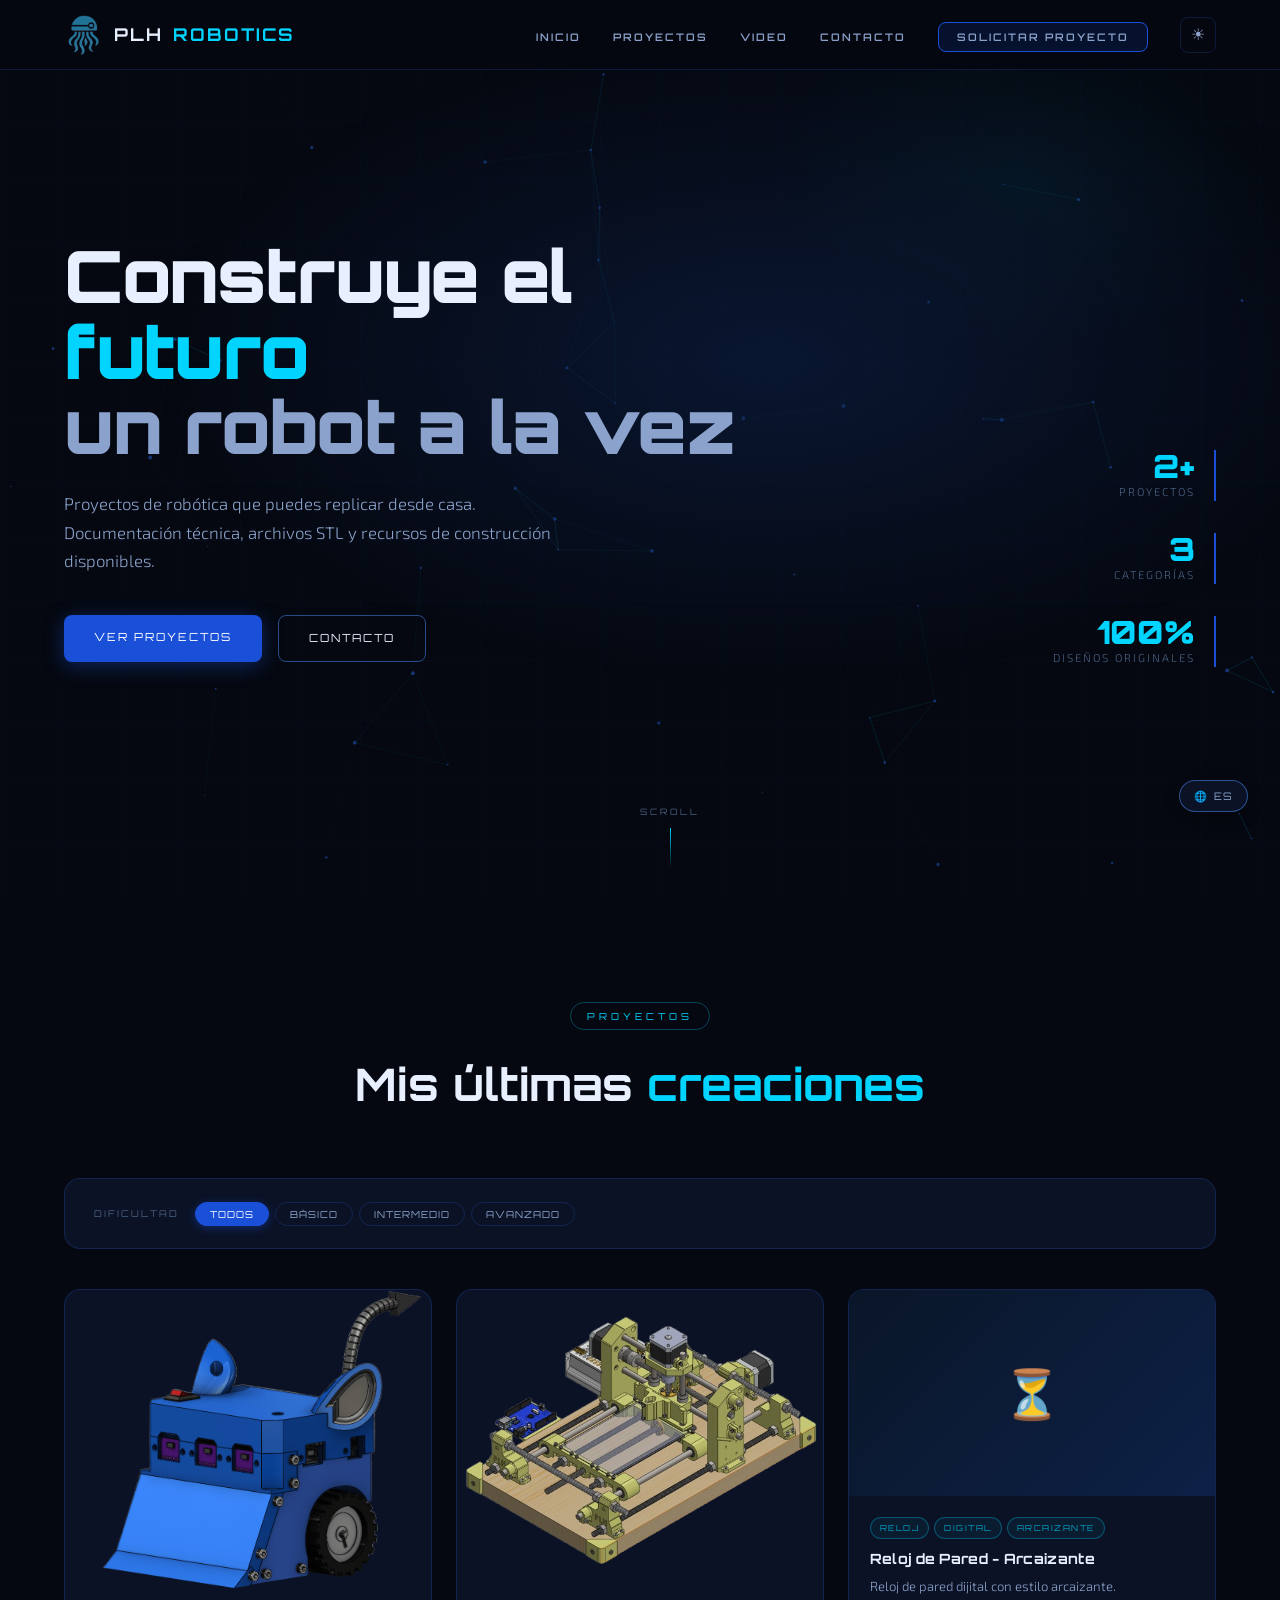
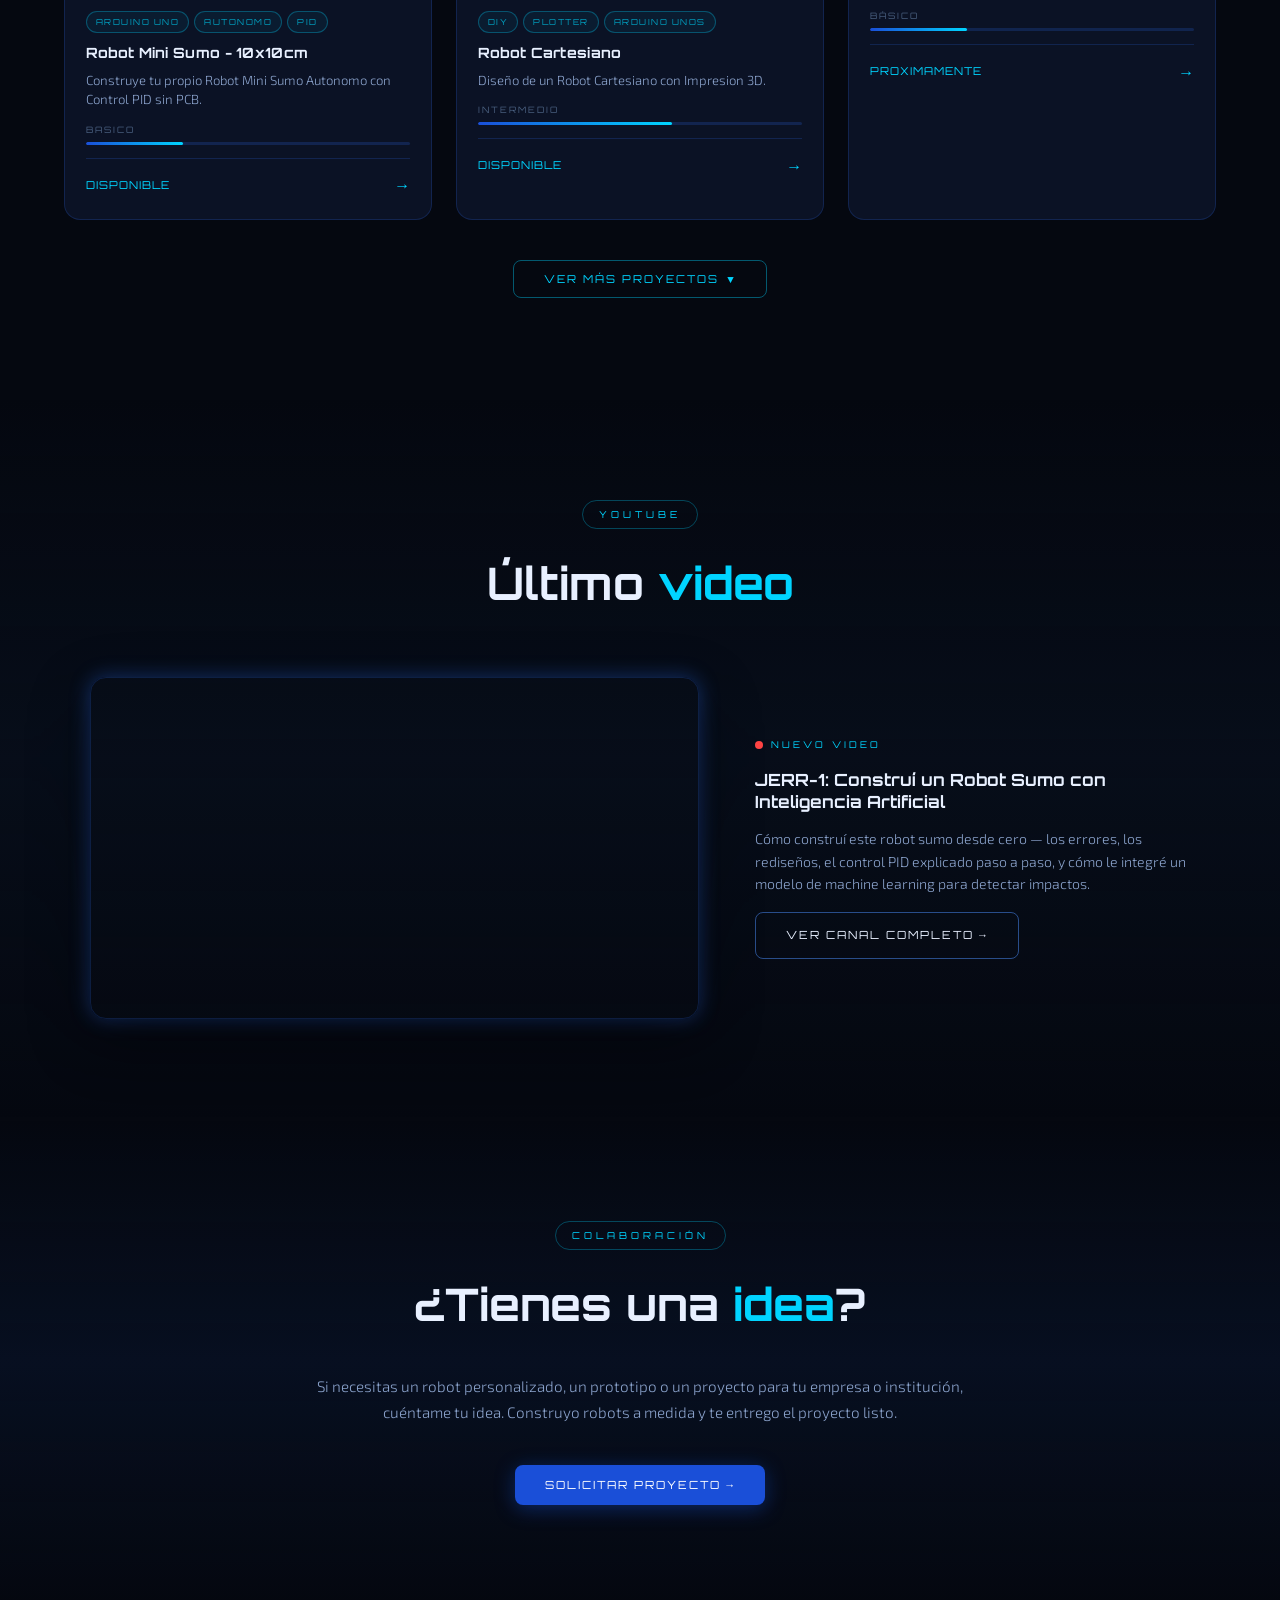
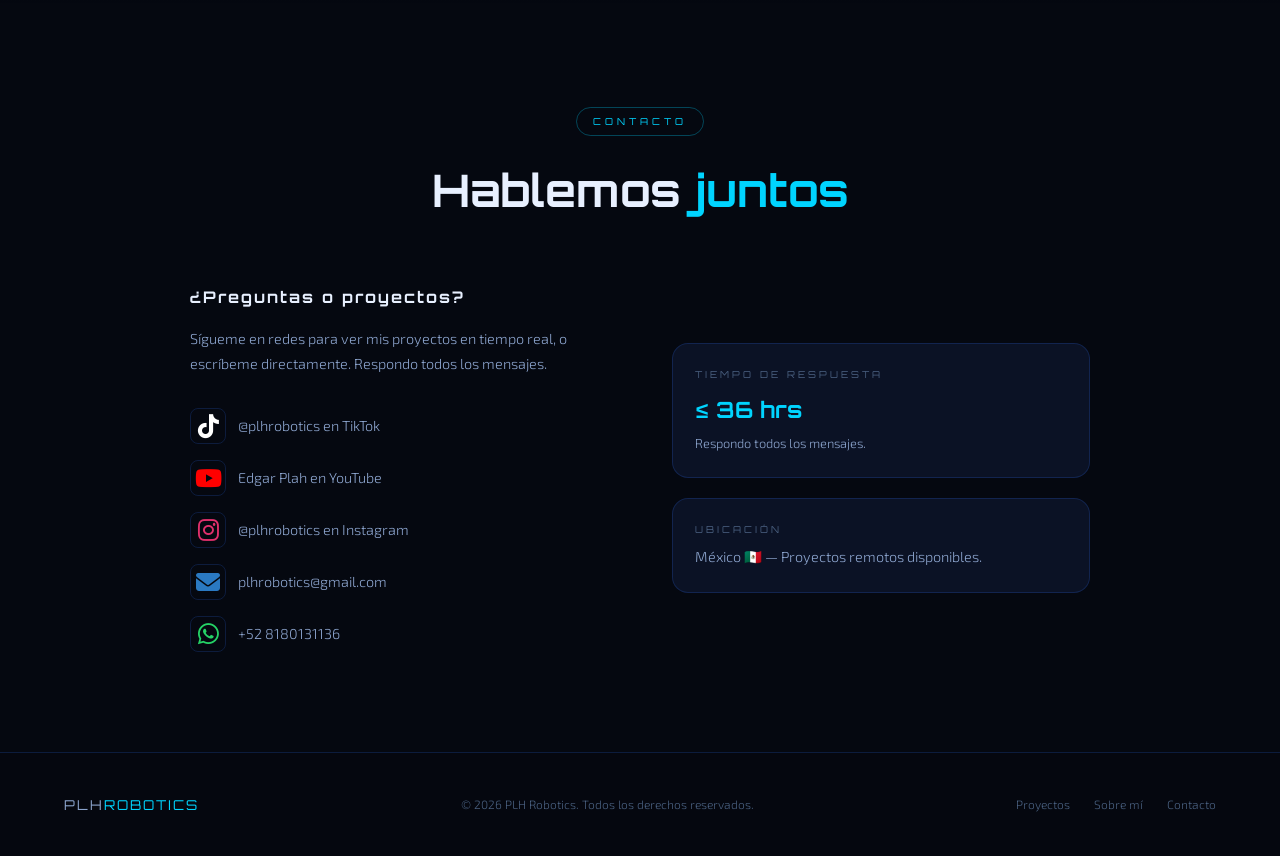
==== commit 89a162b2: "Actualizacion de la pagina" ====
--- a/index.html
+++ b/index.html
@@ -45,7 +45,7 @@
     <div class="hero-bg"></div>
 
     <div class="hero-content">
-      <div class="hero-tag">Robótica · Diseño · Electrónica · Programación</div>
+      <!-- <div class="hero-tag">Robótica · Diseño · Electrónica · Programación</div>-->
       <h1>
         Construye el<br>
         <span class="accent">futuro</span><br>
@@ -145,7 +145,7 @@
             <span class="tag">Arduino Uno</span>
             <span class="tag">Autonomo</span>
             <span class="tag">PID</span>
-            
+
           </div>
           <div class="card-title">Robot Mini Sumo - 10x10cm</div>
           <div class="card-desc">Construye tu propio Robot Mini Sumo Autonomo con Control PID sin PCB.
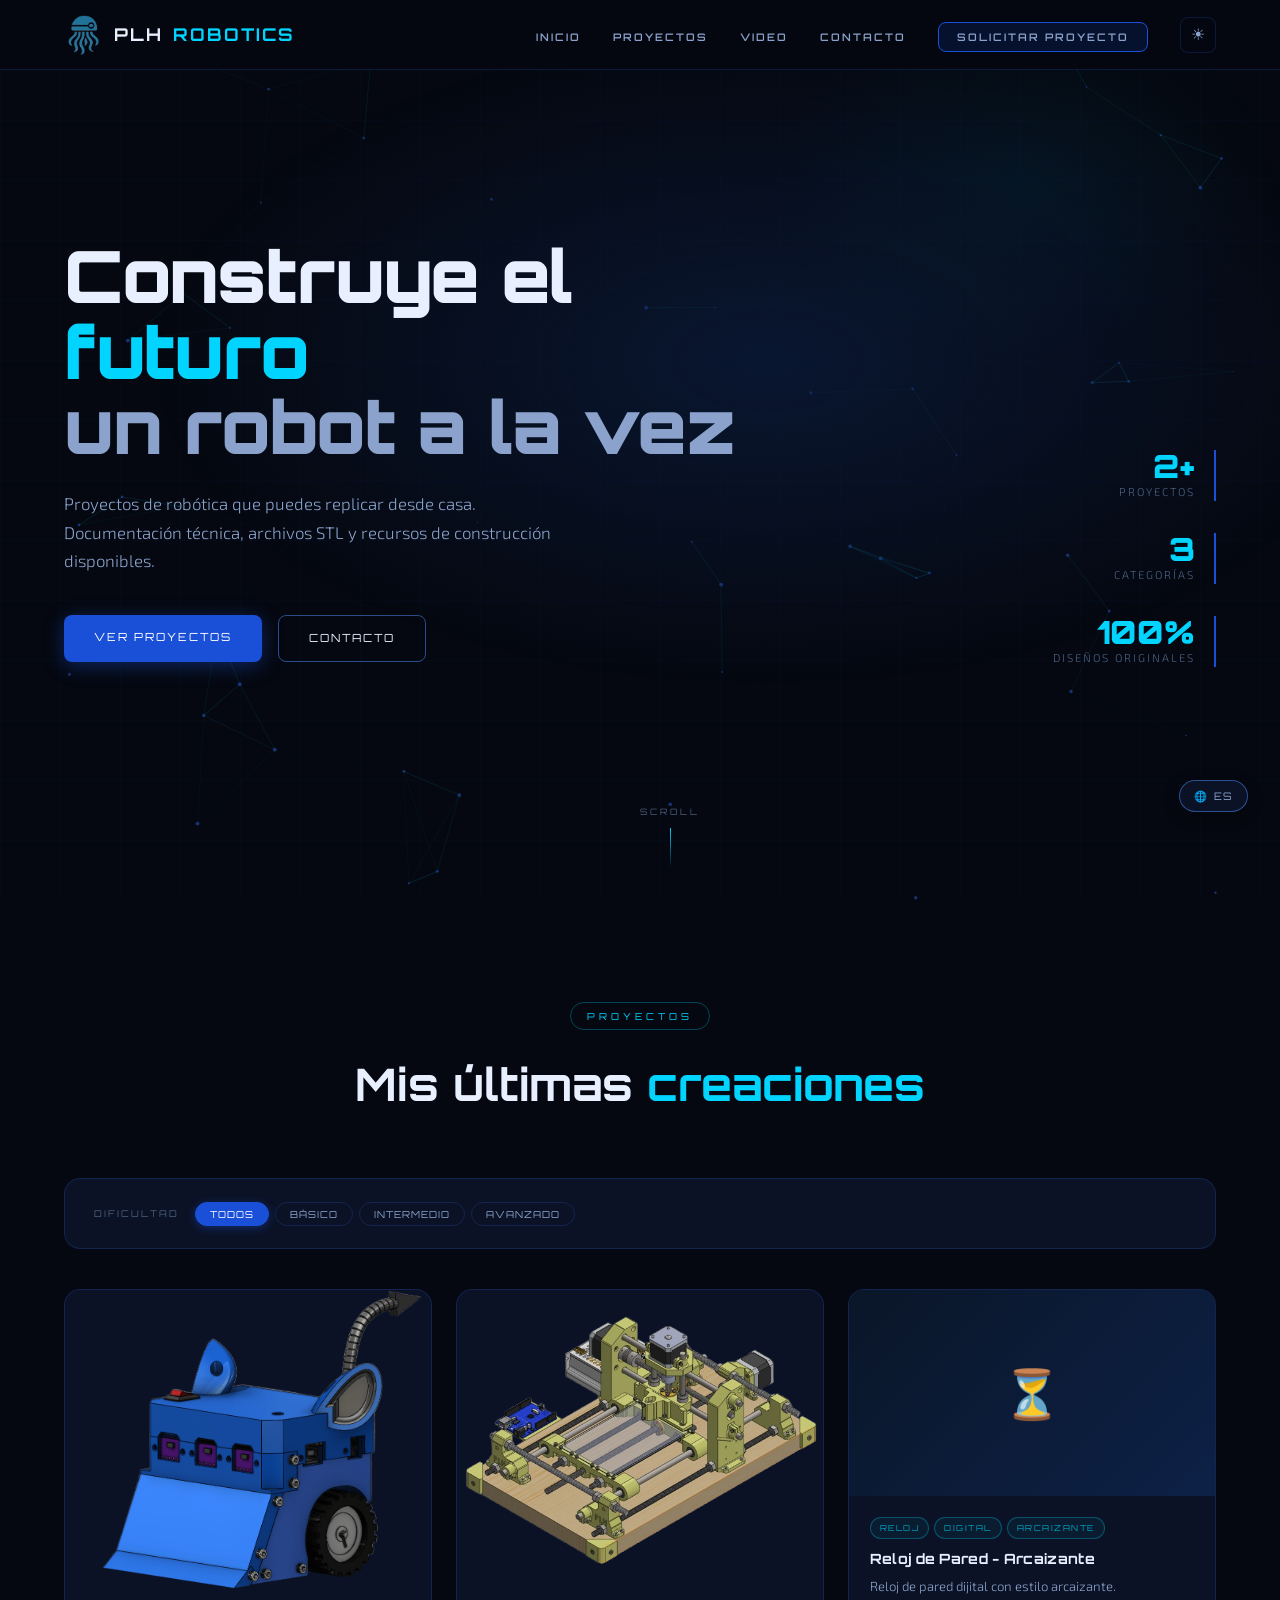
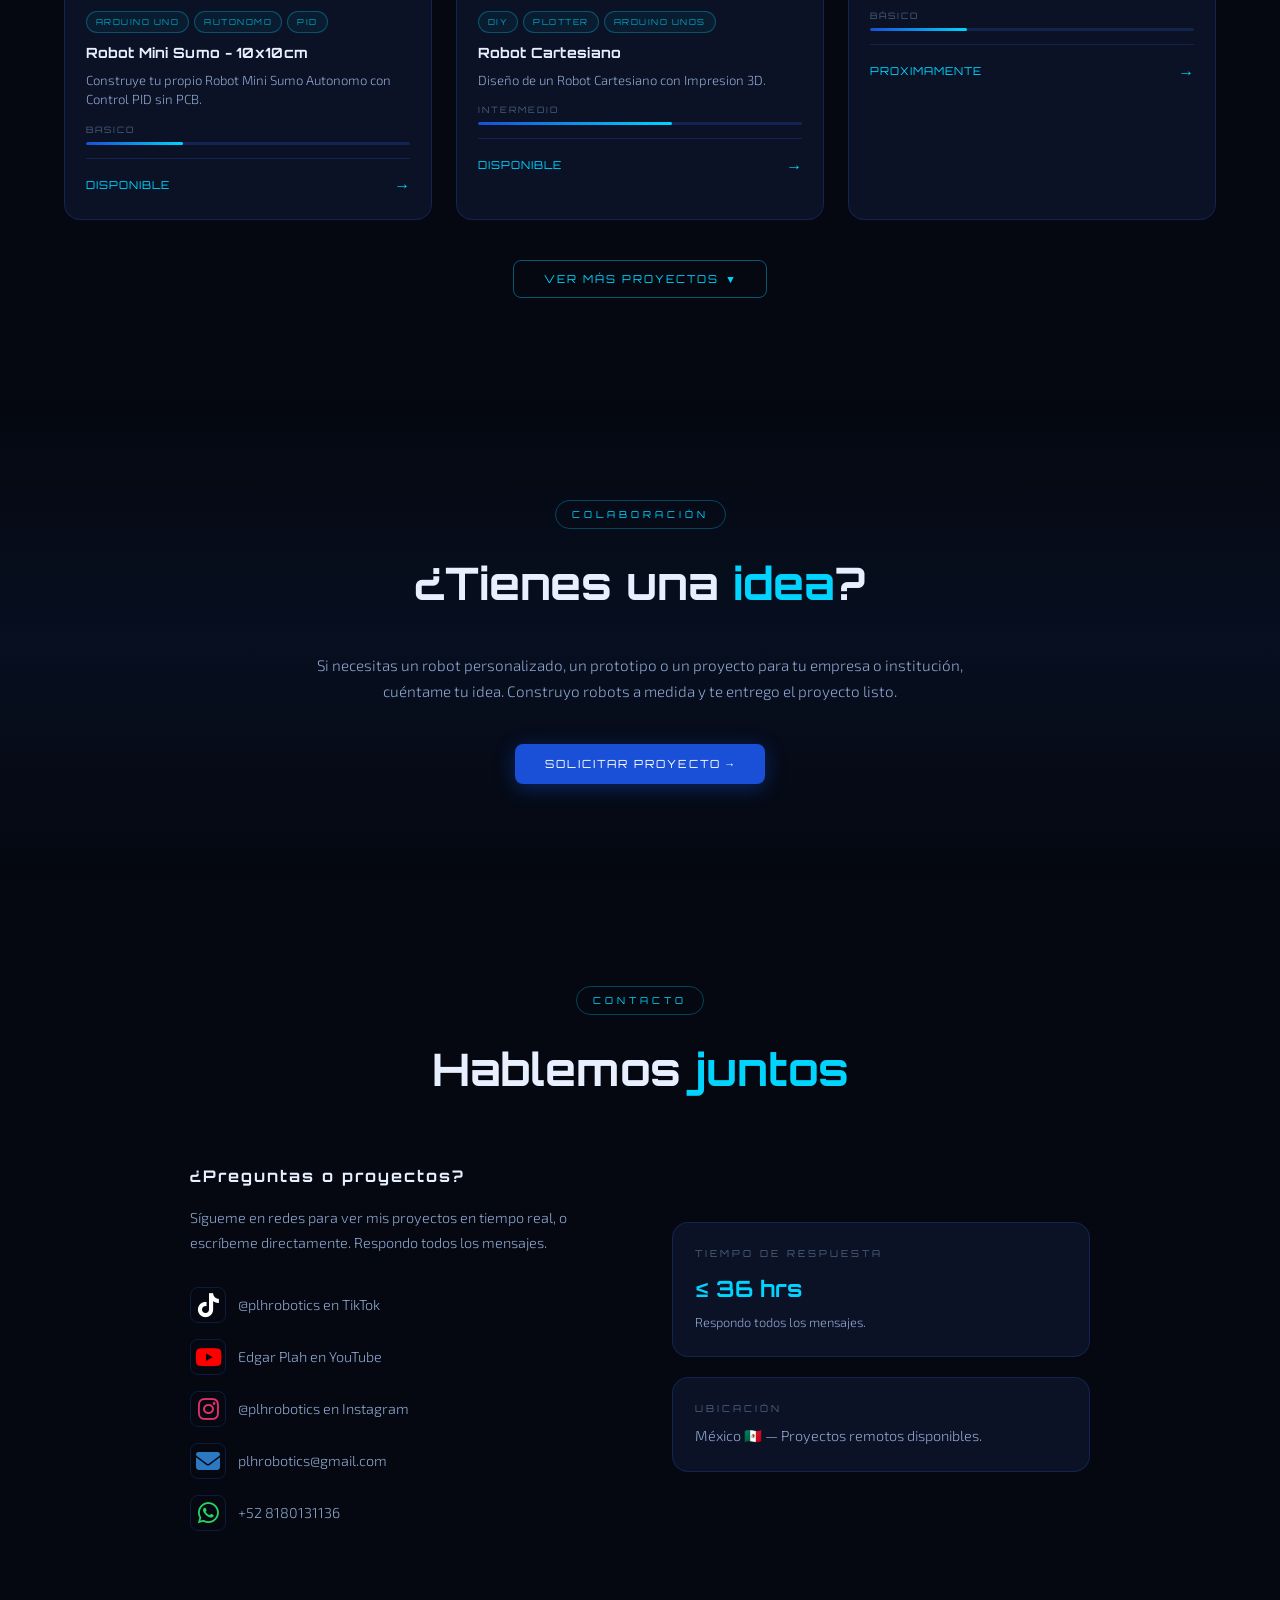
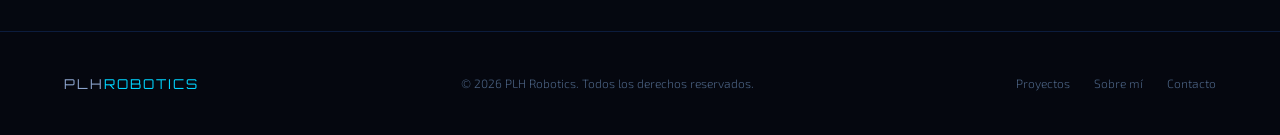
==== commit 9156dbbd: "Describe el cambio" ====
--- a/index.html
+++ b/index.html
@@ -270,7 +270,7 @@
   </section>
 
 
-  <!-- ══════ ÚLTIMO VIDEO ══════ -->
+  <!-- ══════ ÚLTIMO VIDEO ══════ 
   <section id="ultimo-video">
     <div class="section-header reveal">
       <div class="section-tag">YouTube</div>
@@ -278,12 +278,13 @@
     </div>
 
     <div class="video-wrap reveal">
-      <div class="video-container">
-        <!--
+      <div class="video-container">-->
+  <!--
         INSTRUCCIONES: Reemplaza VIDEO_ID con el ID de tu video de YouTube.
         El ID es la parte después de "?v=" en la URL.
         Ejemplo: https://youtube.com/watch?v=dQw4w9WgXcQ → VIDEO_ID = dQw4w9WgXcQ
       -->
+  <!--
         <iframe id="yt-embed" src="https://www.youtube.com/embed/dQw4w9WgXcQ" title="Último video de PLH Robotics"
           frameborder="0"
           allow="accelerometer; autoplay; clipboard-write; encrypted-media; gyroscope; picture-in-picture"
@@ -303,7 +304,7 @@
         </a>
       </div>
     </div>
-  </section>
+  </section>-->
 
 
   <!-- ══════ ABOUT ══════ 
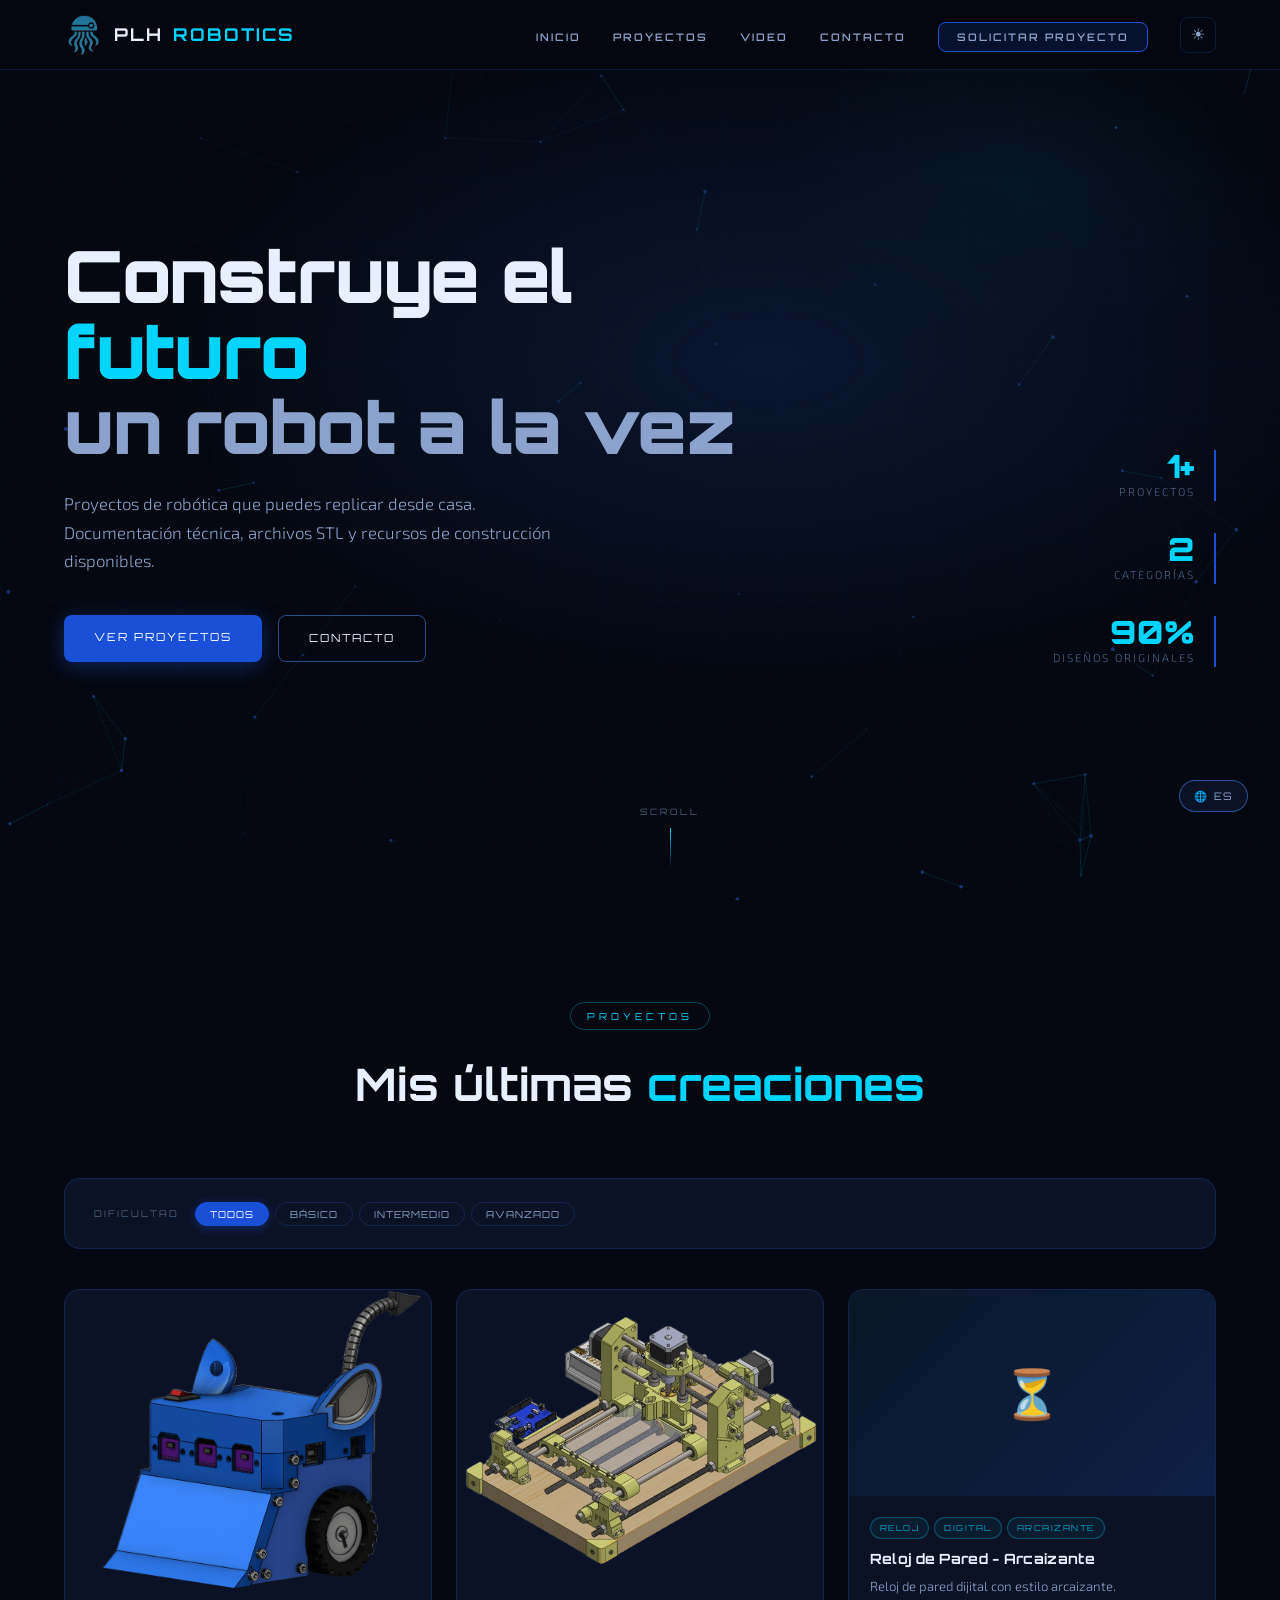
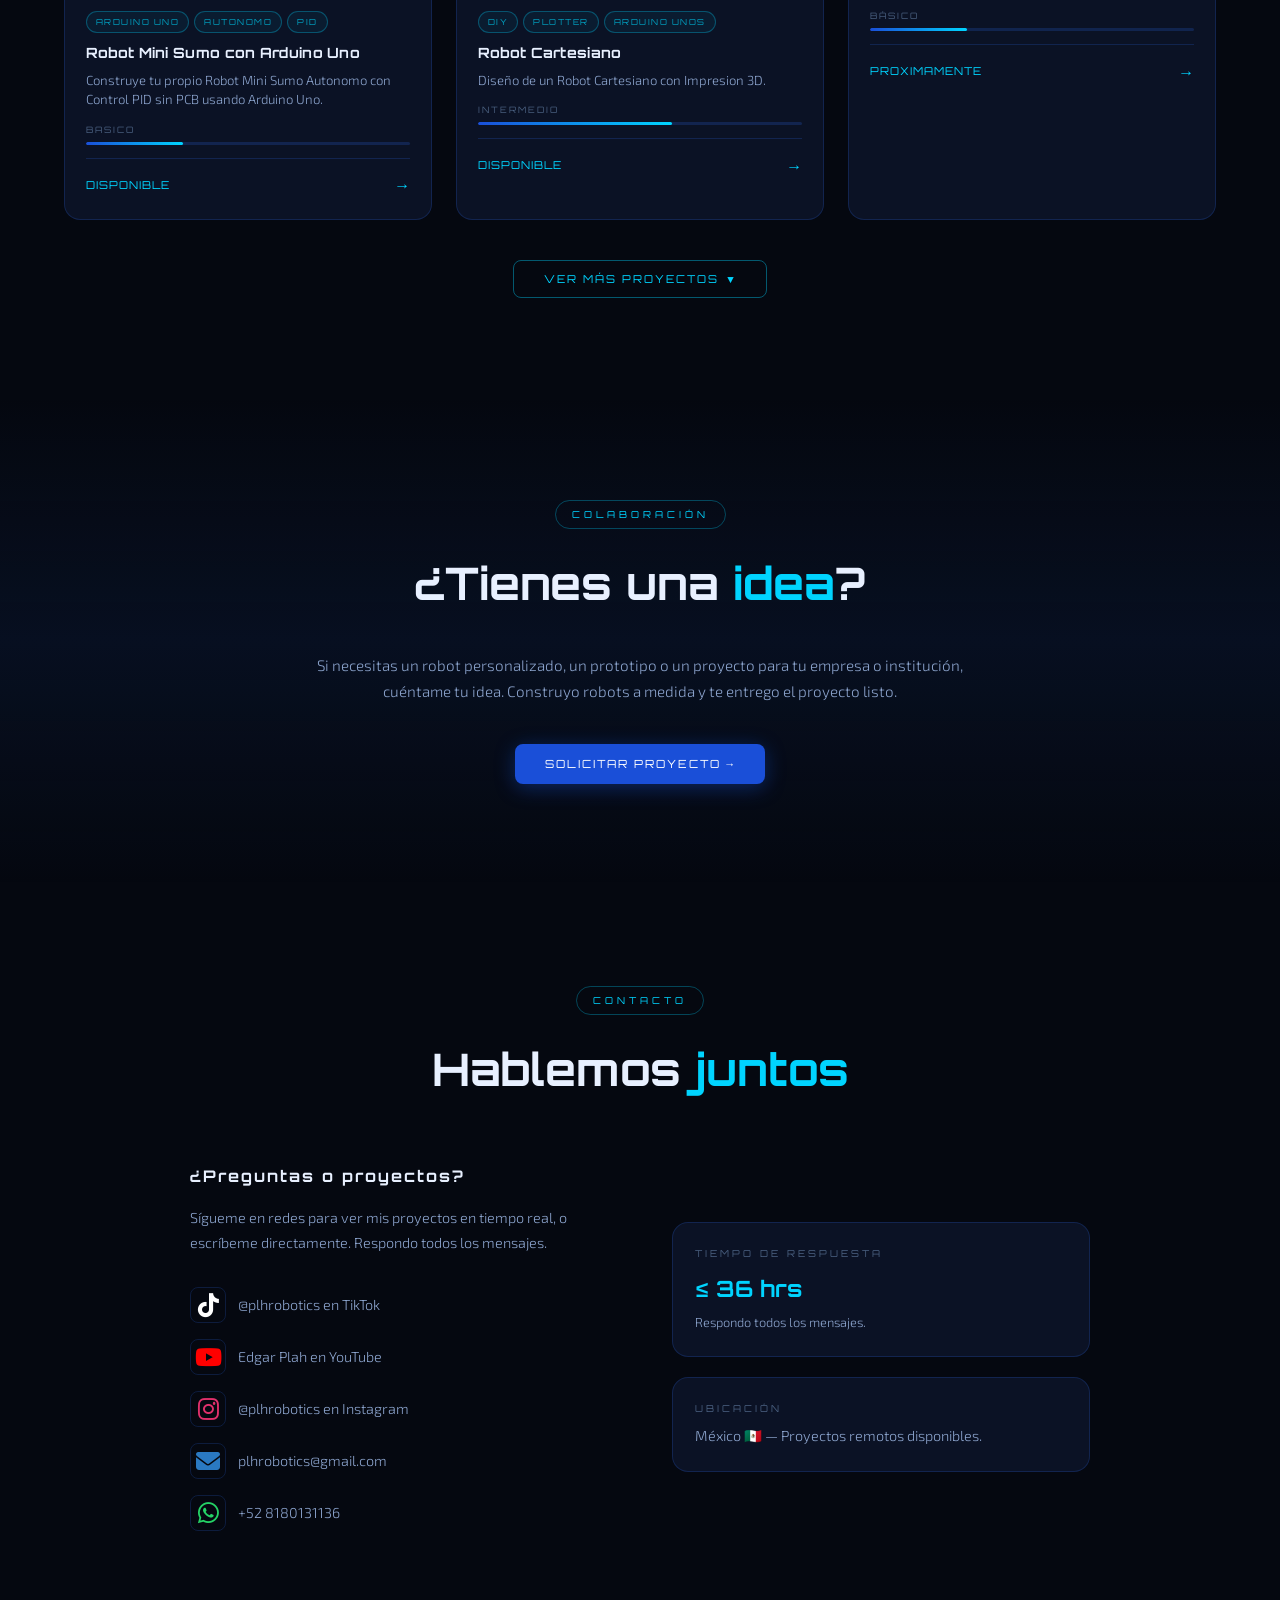
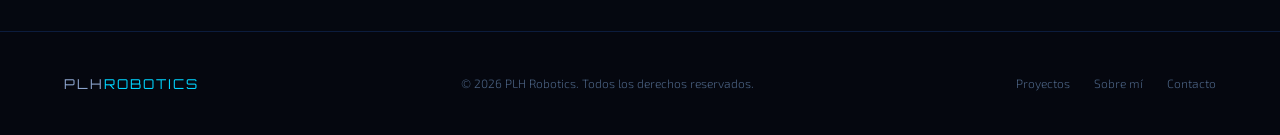
==== commit 64f3ff5f: "Se actualizo el nombre de JERRY con Arduino Uno" ====
--- a/index.html
+++ b/index.html
@@ -147,8 +147,8 @@
             <span class="tag">PID</span>
 
           </div>
-          <div class="card-title">Robot Mini Sumo - 10x10cm</div>
-          <div class="card-desc">Construye tu propio Robot Mini Sumo Autonomo con Control PID sin PCB.
+          <div class="card-title">Robot Mini Sumo con Arduino Uno</div>
+          <div class="card-desc">Construye tu propio Robot Mini Sumo Autonomo con Control PID sin PCB usando Arduino Uno.
           </div>
           <div class="card-difficulty">
             <span class="diff-label">Basico</span>
